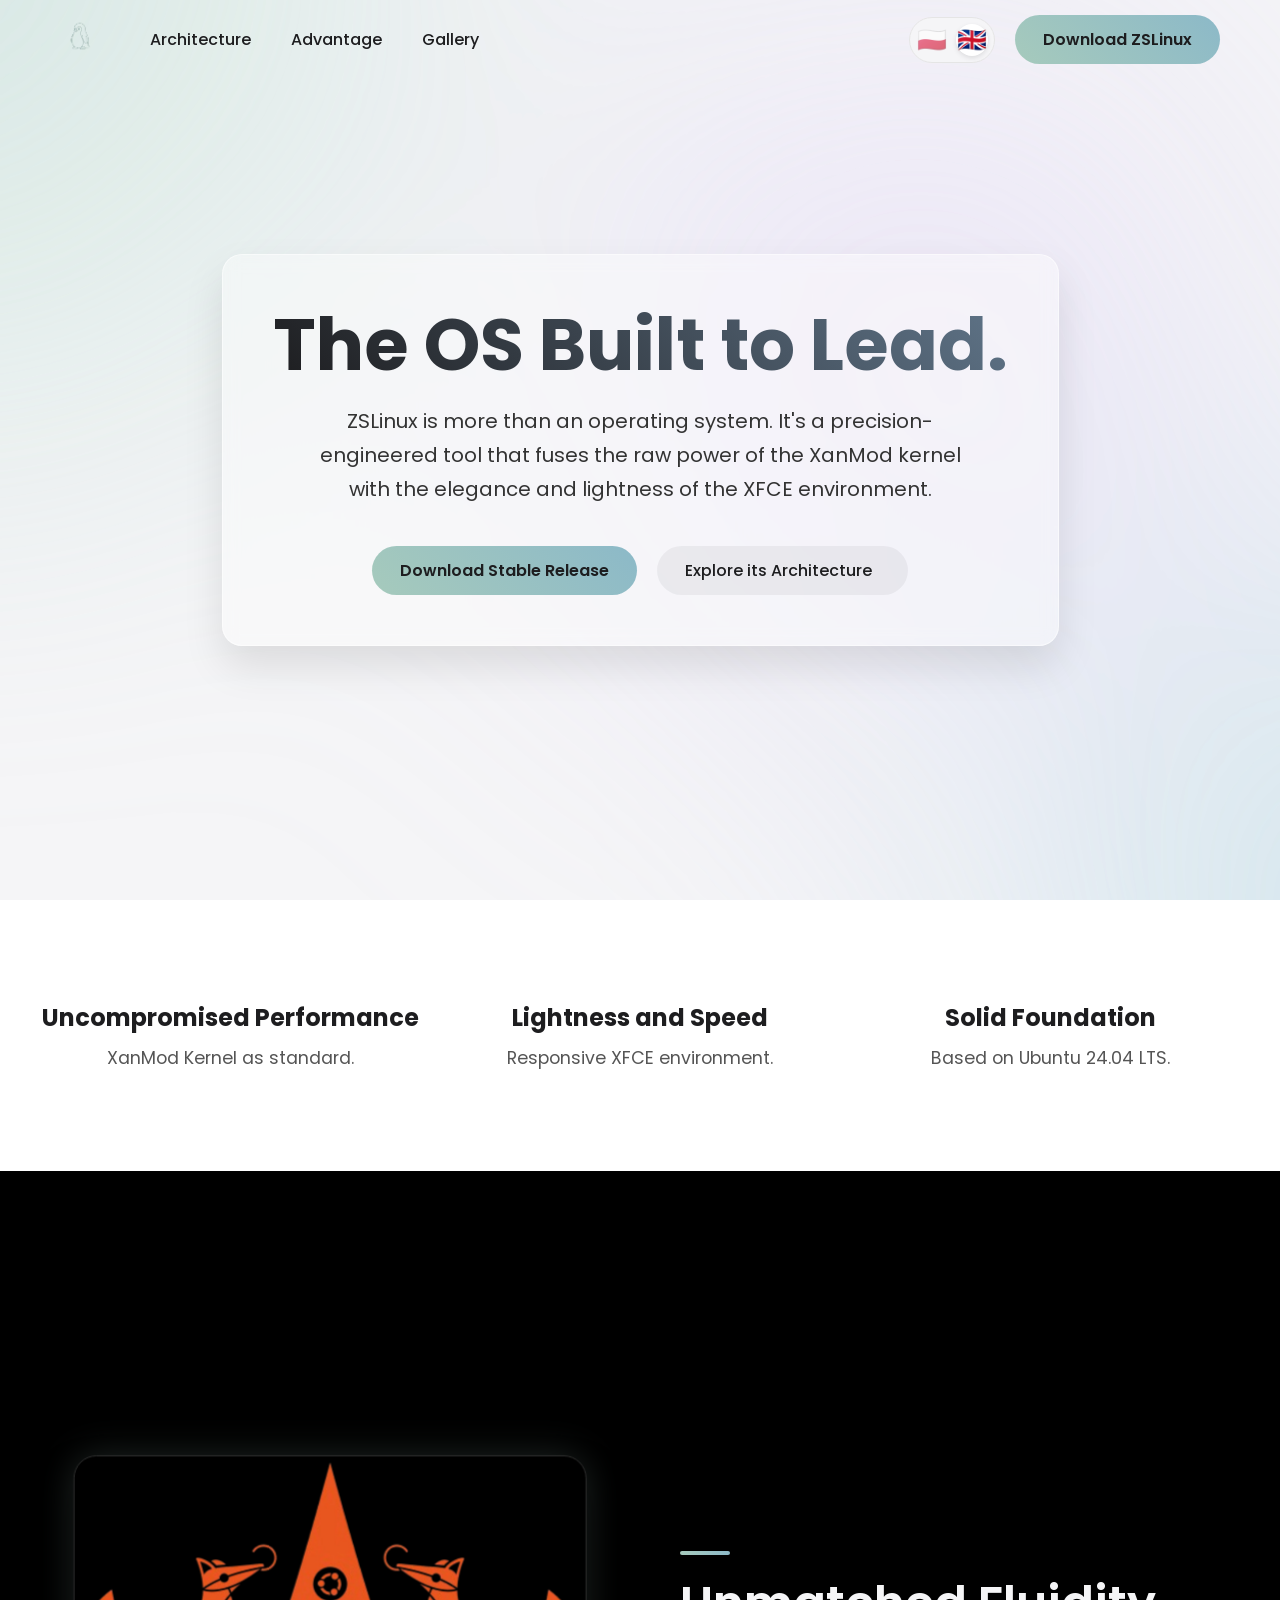
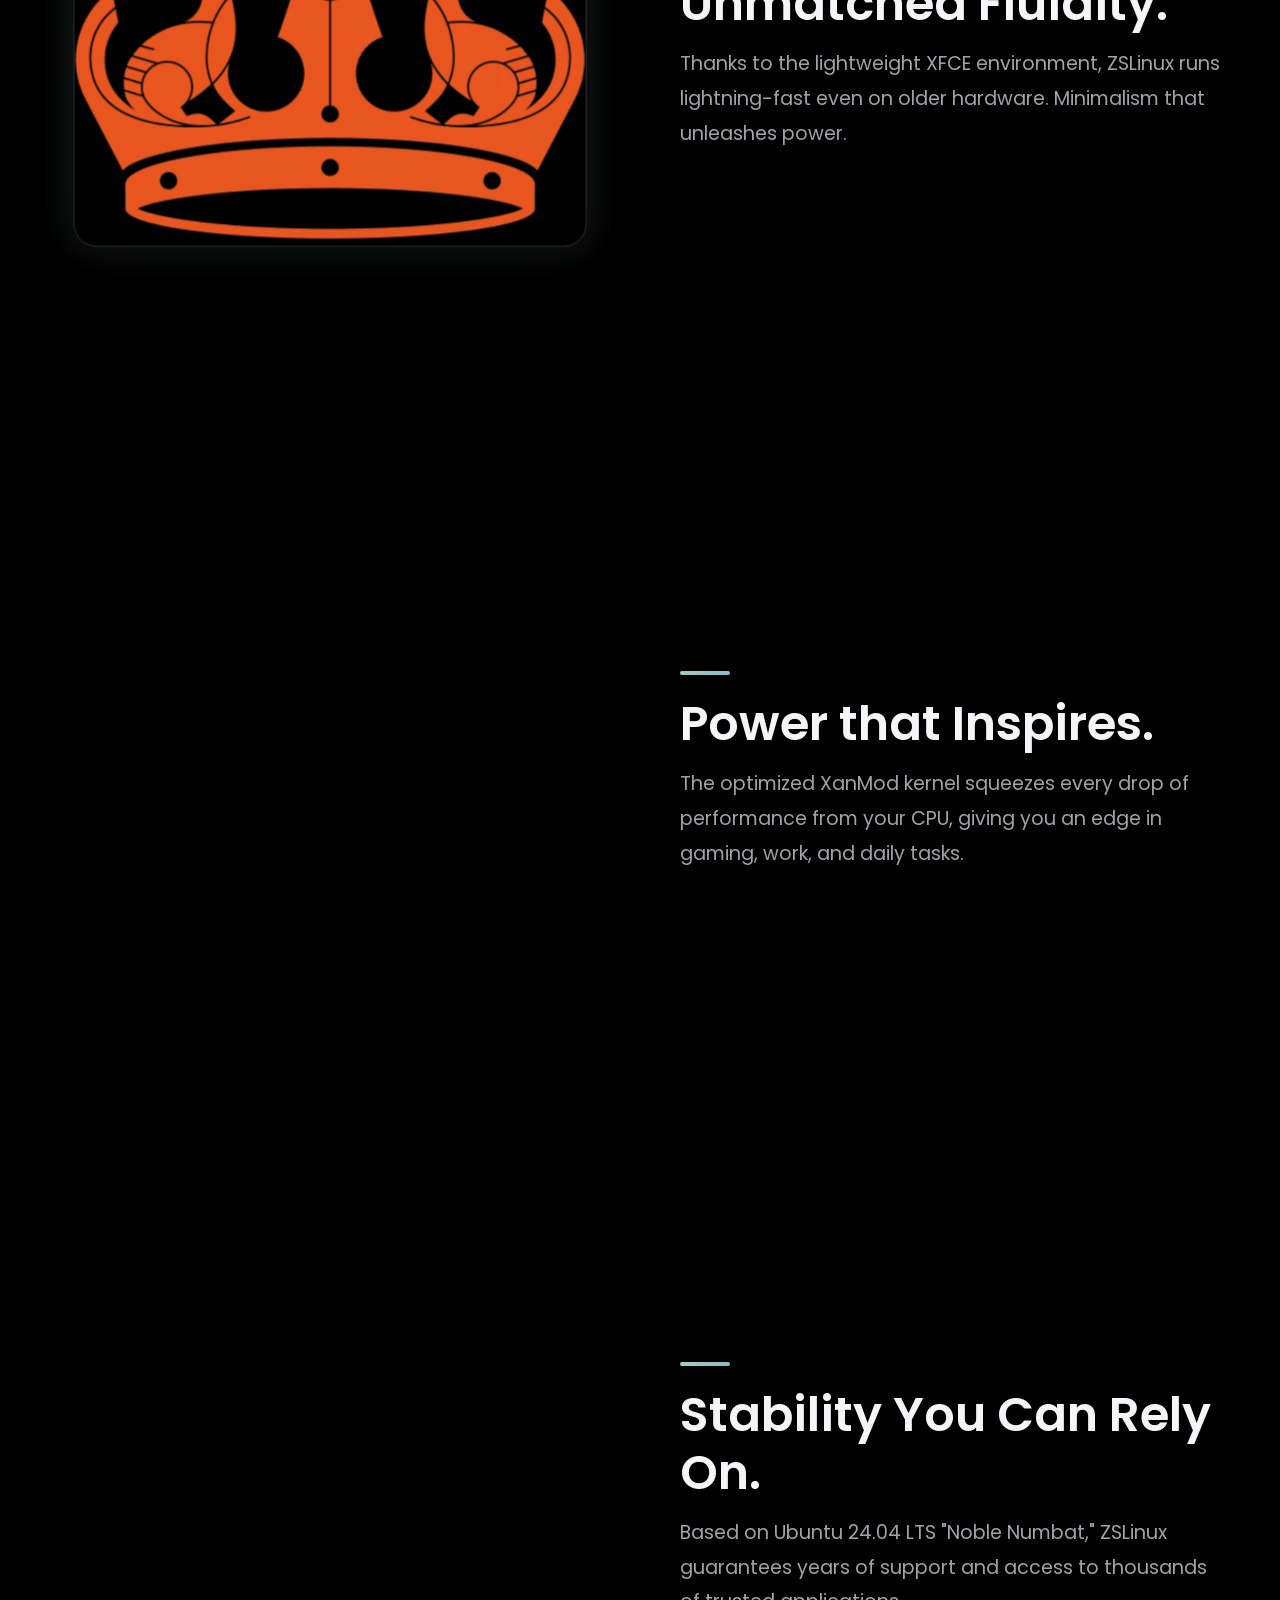
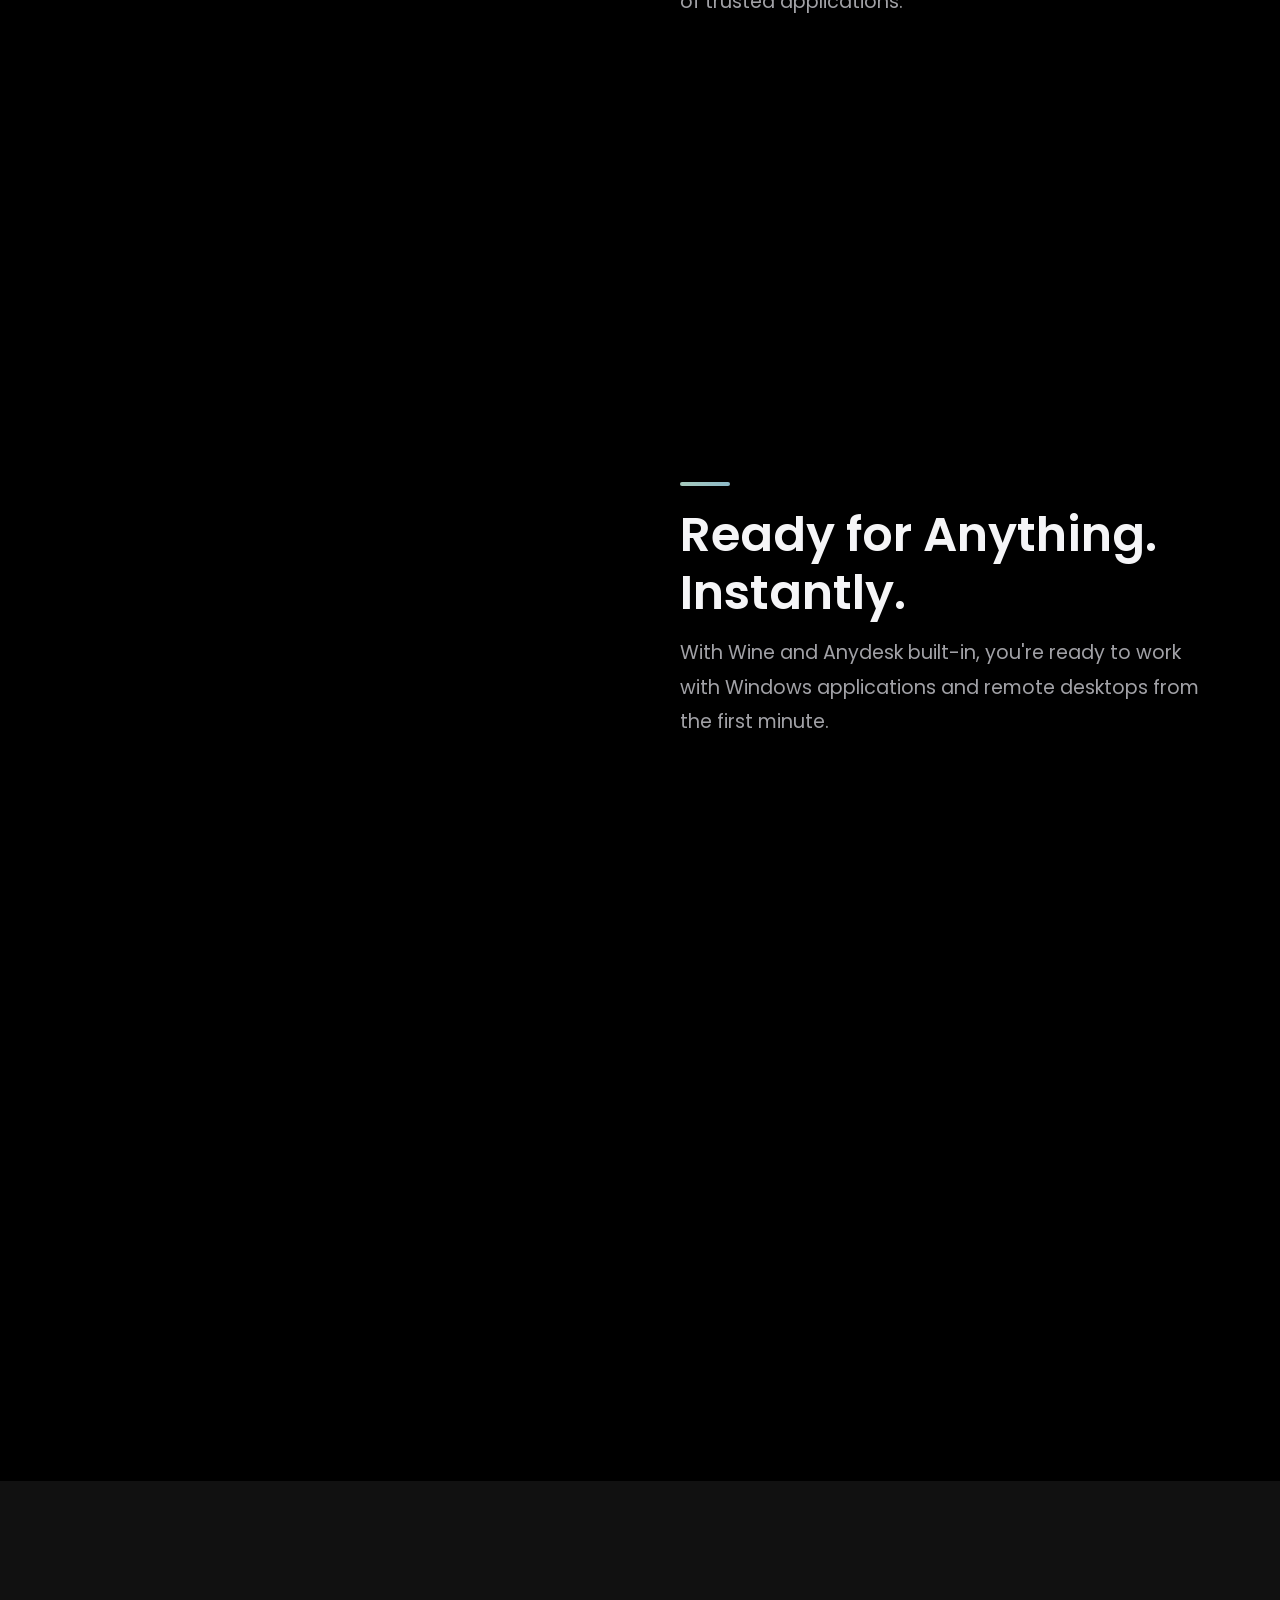
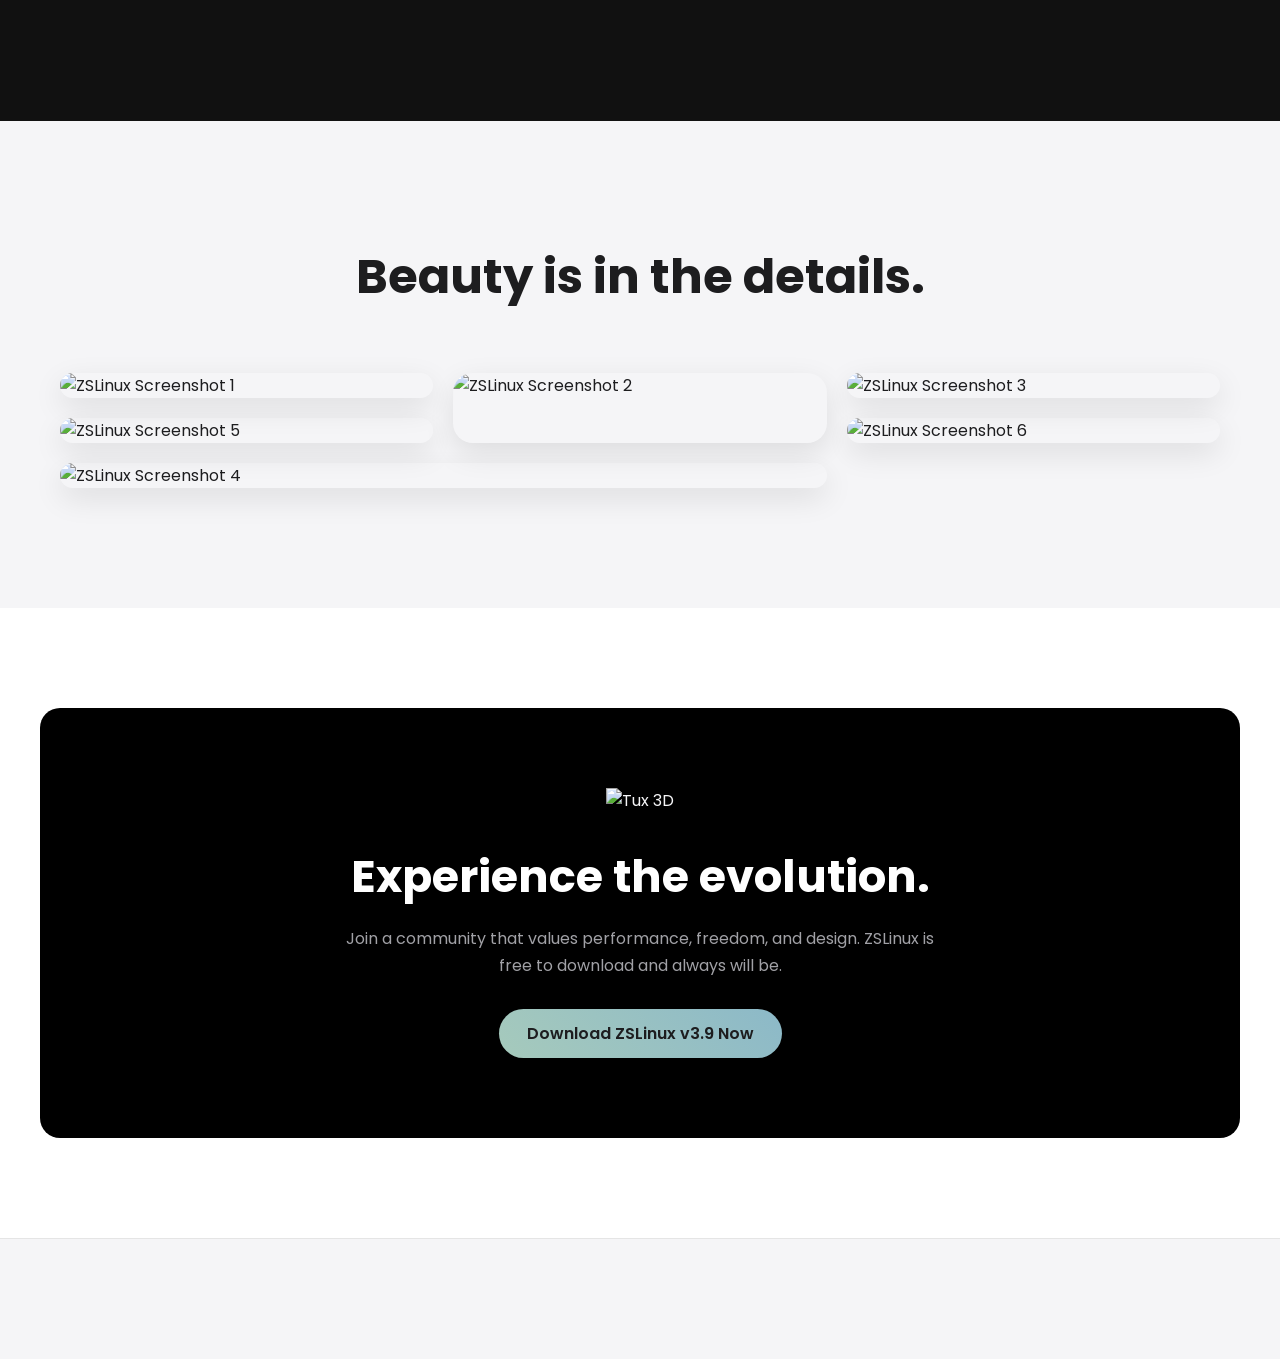
==== index.html @ d2c12695 "Pierwsza, flagowa wersja strony ZSLinux v1" ====
<!DOCTYPE html>
<html lang="en">
<head>
    <meta charset="UTF-8">
    <meta name="viewport" content="width=device-width, initial-scale=1.0">
    <title>ZSLinux - The OS Built to Lead.</title>
    
    <link href="https://unpkg.com/aos@2.3.1/dist/aos.css" rel="stylesheet">
    <link rel="stylesheet" href="style.css">
    
    <link rel="preconnect" href="https://fonts.googleapis.com">
    <link rel="preconnect" href="https://fonts.gstatic.com" crossorigin>
    <link href="https://fonts.googleapis.com/css2?family=Poppins:wght@400;500;600;700&display=swap" rel="stylesheet">
    
    <script src="https://kit.fontawesome.com/a076d05399.js" crossorigin="anonymous"></script>
</head>
<body>

    <header id="main-header">
        <nav class="container">
            <a href="#" class="logo"><img src="logo.webp" alt="ZSLinux Logo"></a>
            <ul>
                <li><a href="#features">Architecture</a></li>
                <li><a href="#advantage">Advantage</a></li>
                <li><a href="#gallery">Gallery</a></li>
            </ul>

            <div class="nav-controls">
                <div class="language-switcher">
                    <a href="index_pl.html" class="lang-option">🇵🇱</a>
                    <a href="index_en.html" class="lang-option active">🇬🇧</a>
                </div>
                <a href="https://mega.nz/TWOJ-LINK-DO-PLIKU" target="_blank" class="cta-button">Download ZSLinux</a>
            </div>
        </nav>
    </header>

    <main>
         <section id="hero">
            <div class="aurora-background">
                <div class="aurora-shape shape1"></div>
                <div class="aurora-shape shape2"></div>
                <div class="aurora-shape shape3"></div>
            </div>
            <div class="hero-content-wrapper">
                <div class="hero-content" data-aos="fade-in">
                    <h1 class="gradient-text">The OS Built to Lead.</h1>
                    <p>ZSLinux is more than an operating system. It's a precision-engineered tool that fuses the raw power of the XanMod kernel with the elegance and lightness of the XFCE environment.</p>
                    <div class="hero-buttons">
                        <a href="https://mega.nz/TWOJ-LINK-DO-PLIKU" target="_blank" class="cta-button">Download Stable Release</a>
                        <a href="#features" class="cta-button-secondary">Explore its Architecture <i class="fas fa-arrow-down"></i></a>
                    </div>
                </div>
            </div>
        </section>

        <section id="pillars" class="container">
            <div class="pillar-card" data-aos="fade-up">
                <i class="fas fa-rocket"></i>
                <h4>Uncompromised Performance</h4>
                <p>XanMod Kernel as standard.</p>
            </div>
            <div class="pillar-card" data-aos="fade-up" data-aos-delay="150">
                <i class="fas fa-feather-alt"></i>
                <h4>Lightness and Speed</h4>
                <p>Responsive XFCE environment.</p>
            </div>
            <div class="pillar-card" data-aos="fade-up" data-aos-delay="300">
                <i class="fab fa-ubuntu"></i>
                <h4>Solid Foundation</h4>
                <p>Based on Ubuntu 24.04 LTS.</p>
            </div>
        </section>

        <section id="features">
            <div class="features-wrapper container">
                <div class="features-sticky-visual">
                     <div class="image-container">
                        <img src="showcase/desktop.webp" alt="ZSLinux System Interface" id="sticky-image">
                    </div>
                </div>
                <div class="features-scroll-content">
                    <div class="feature-point" data-image="showcase/desktop.webp">
                        <h3>Unmatched Fluidity.</h3>
                        <p>Thanks to the lightweight XFCE environment, ZSLinux runs lightning-fast even on older hardware. Minimalism that unleashes power.</p>
                    </div>
                    <div class="feature-point" data-image="showcase/kernel.webp">
                        <h3>Power that Inspires.</h3>
                        <p>The optimized XanMod kernel squeezes every drop of performance from your CPU, giving you an edge in gaming, work, and daily tasks.</p>
                    </div>
                    <div class="feature-point" data-image="showcase/base.webp">
                        <h3>Stability You Can Rely On.</h3>
                        <p>Based on Ubuntu 24.04 LTS "Noble Numbat," ZSLinux guarantees years of support and access to thousands of trusted applications.</p>
                    </div>
                    <div class="feature-point" data-image="showcase/apps.webp">
                        <h3>Ready for Anything. Instantly.</h3>
                        <p>With Wine and Anydesk built-in, you're ready to work with Windows applications and remote desktops from the first minute.</p>
                    </div>
                </div>
            </div>
        </section>

        <section id="advantage">
            <!-- ... treść bez zmian ... -->
        </section>

        <section id="gallery">
            <div class="container">
                <h2 class="section-title-dark" data-aos="fade-up">Beauty is in the details.</h2>
                <div class="gallery-grid" data-aos="fade-up" data-aos-delay="200">
                    <div class="gallery-item" data-gallery-item><img src="gallery/1.webp" alt="ZSLinux Screenshot 1"></div>
                    <div class="gallery-item tall" data-gallery-item><img src="gallery/2.webp" alt="ZSLinux Screenshot 2"></div>
                    <div class="gallery-item" data-gallery-item><img src="gallery/3.webp" alt="ZSLinux Screenshot 3"></div>
                    <div class="gallery-item wide" data-gallery-item><img src="gallery/4.webp" alt="ZSLinux Screenshot 4"></div>
                    <div class="gallery-item" data-gallery-item><img src="gallery/5.webp" alt="ZSLinux Screenshot 5"></div>
                    <div class="gallery-item" data-gallery-item><img src="gallery/6.webp" alt="ZSLinux Screenshot 6"></div>
                </div>
            </div>
        </section>
        
        <section id="cta" class="container">
            <div class="cta-content" data-aos="zoom-in">
                <img src="tux-3d-placeholder.webp" alt="Tux 3D" class="cta-image">
                <h2>Experience the evolution.</h2>
                <p>Join a community that values performance, freedom, and design. ZSLinux is free to download and always will be.</p>
                <a href="https://mega.nz/TWOJ-LINK-DO-PLIKU" target="_blank" class="cta-button">Download ZSLinux v3.9 Now</a>
            </div>
        </section>
    </main>

    <footer id="main-footer">
        <!-- ... treść bez zmian ... -->
    </footer>

    <div id="lightbox" class="lightbox">
        <!-- ... treść bez zmian ... -->
    </div>

    <script src="https://unpkg.com/aos@2.3.1/dist/aos.js"></script>
    <script src="script.js"></script>
</body>
</html>
---- style.css ----
/* --- Zmienne i Globalne Style --- */
:root {
    --primary-color: #a6cabc;
    --secondary-accent-color: #8cb9c8;
    --dark-bg: #000000; 
    --light-bg: #FFFFFF;
    --secondary-light-bg: #f5f5f7;
    --dark-text: #1d1d1f;
    --light-text: #f5f5f7;
    --light-text-secondary: #a1a1a6;
    --border-color: #e5e5e5;
}

* { 
    box-sizing: border-box; 
    margin: 0; 
    padding: 0; 
}

html { 
    scroll-behavior: smooth; 
}

body { 
    font-family: 'Poppins', sans-serif; 
    color: var(--dark-text); 
    background-color: var(--light-bg); 
    -webkit-font-smoothing: antialiased; 
}

.container { 
    max-width: 1200px; 
    margin: 0 auto; 
    padding: 0 20px; 
}

/* --- Nagłówek --- */
#main-header { 
    position: fixed; 
    top: 0; 
    width: 100%; 
    z-index: 1000; 
    padding: 15px 0; 
    background: transparent; 
    transition: background-color 0.4s ease, backdrop-filter 0.4s ease, border-bottom 0.4s ease; 
}

#main-header.scrolled { 
    background-color: rgba(255, 255, 255, 0.7); 
    backdrop-filter: blur(12px); 
    -webkit-backdrop-filter: blur(12px); 
    border-bottom: 1px solid var(--border-color); 
}

#main-header nav { 
    display: flex; 
    justify-content: space-between; 
    align-items: center; 
}

.logo img { 
    height: 40px; 
}

#main-header nav ul { 
    list-style: none; 
    display: flex; 
    gap: 40px; 
    margin-right: auto; 
    margin-left: 50px;
}

#main-header nav ul li a { 
    color: var(--dark-text); 
    font-weight: 500; 
    text-decoration: none; 
    transition: color 0.3s ease; 
}

#main-header nav ul li a:hover { 
    color: var(--primary-color); 
}

.nav-controls {
    display: flex;
    align-items: center;
    gap: 20px;
}

.language-switcher {
    display: flex;
    gap: 8px;
    background-color: var(--secondary-light-bg);
    padding: 6px;
    border-radius: 50px;
    border: 1px solid var(--border-color);
}

.lang-option {
    width: 32px;
    height: 32px;
    display: flex;
    align-items: center;
    justify-content: center;
    border-radius: 50%;
    text-decoration: none;
    font-size: 1.5rem;
    cursor: pointer;
    transition: all 0.3s ease;
    opacity: 0.6;
}

.lang-option.active {
    background-color: var(--light-bg);
    box-shadow: 0 2px 5px rgba(0,0,0,0.1);
    opacity: 1;
}

.lang-option:not(.active):hover {
    transform: scale(1.1);
    opacity: 1;
}

/* --- Przyciski --- */
.cta-button { 
    background-image: linear-gradient(45deg, var(--primary-color), var(--secondary-accent-color)); 
    color: var(--dark-text); 
    padding: 12px 28px; 
    border-radius: 50px; 
    font-weight: 600; 
    text-decoration: none; 
    transition: all 0.3s ease; 
    display: inline-block; 
    border: none; 
}

.cta-button:hover { 
    transform: translateY(-3px) scale(1.05); 
    box-shadow: 0 10px 20px rgba(166, 202, 188, 0.4), 0 0 25px rgba(140, 185, 200, 0.3); 
}

.cta-button-secondary { 
    background: rgba(0,0,0,0.05); 
    color: var(--dark-text); 
    padding: 12px 28px; 
    border-radius: 50px; 
    font-weight: 500; 
    text-decoration: none; 
    transition: background-color 0.3s ease; 
}

.cta-button-secondary:hover { 
    background-color: rgba(0,0,0,0.08); 
}

.cta-button-secondary i { 
    margin-left: 8px; 
    transition: transform 0.3s ease; 
}

.cta-button-secondary:hover i { 
    transform: translateY(3px); 
}

/* --- Sekcja Hero --- */
#hero { 
    min-height: 100vh; 
    display: flex; 
    align-items: center; 
    justify-content: center; 
    text-align: center; 
    position: relative; 
    overflow: hidden; 
    background-color: var(--secondary-light-bg); 
}

.aurora-background { 
    position: absolute; 
    top: 0; 
    left: 0; 
    right: 0; 
    bottom: 0; 
    filter: blur(120px) saturate(150%); 
    transform: scale(1.5); 
}

.aurora-shape { 
    position: absolute; 
    border-radius: 50%; 
    opacity: 0.3; 
    mix-blend-mode: screen; 
}

.aurora-shape.shape1 { 
    width: 600px; 
    height: 600px; 
    background-color: var(--primary-color); 
    top: -20%; 
    left: -10%; 
    animation: aurora-move 20s infinite alternate ease-in-out; 
}

.aurora-shape.shape2 { 
    width: 500px; 
    height: 500px; 
    background-color: var(--secondary-accent-color); 
    bottom: -15%; 
    right: -10%; 
    animation: aurora-move 25s infinite alternate ease-in-out reverse; 
}

.aurora-shape.shape3 { 
    width: 400px; 
    height: 400px; 
    background-color: #c9bde4; 
    top: 20%; 
    right: 20%; 
    animation: aurora-move 18s infinite alternate ease-in-out; 
}

@keyframes aurora-move { 
    from { transform: translate(0, 0) rotate(0deg); } 
    to { transform: translate(100px, 50px) rotate(45deg); } 
}

.hero-content-wrapper { 
    perspective: 1000px; 
}

.hero-content { 
    position: relative; 
    z-index: 2; 
    transition: transform 0.1s ease-out; 
    background: rgba(255,255,255,0.4); 
    padding: 50px; 
    border-radius: 20px; 
    backdrop-filter: blur(8px); 
    border: 1px solid rgba(255,255,255,0.5); 
    box-shadow: 0 20px 40px rgba(0,0,0,0.1); 
}

.hero-content h1 { 
    font-size: 4.5rem; 
    font-weight: 700; 
    margin-bottom: 20px; 
    line-height: 1.1; 
}

.gradient-text { 
    background-image: linear-gradient(45deg, var(--dark-text), #5f7488); 
    -webkit-background-clip: text; 
    background-clip: text; 
    color: transparent; 
}

.hero-content p { 
    font-size: 1.25rem; 
    max-width: 650px; 
    margin: 0 auto 40px; 
    color: #333; 
    line-height: 1.7; 
}

.hero-buttons { 
    display: flex; 
    justify-content: center; 
    gap: 20px; 
    flex-wrap: wrap; 
}

/* --- Filary ZSLinux --- */
#pillars { 
    display: grid; 
    grid-template-columns: repeat(3, 1fr); 
    gap: 30px; 
    padding: 100px 0; 
}

.pillar-card { 
    text-align: center; 
}

.pillar-card i { 
    font-size: 3rem; 
    color: var(--primary-color); 
    margin-bottom: 20px; 
}

.pillar-card h4 { 
    font-size: 1.5rem; 
    margin-bottom: 10px; 
}

.pillar-card p { 
    font-size: 1.1rem; 
    color: #555; 
}

/* --- Sekcja Features (Scrollytelling) --- */
#features { 
    padding-top: 120px;
    padding-bottom: 60px;
    background-color: var(--dark-bg); 
    color: var(--light-text); 
}

.features-wrapper { 
    display: grid; 
    grid-template-columns: 1fr 1fr; 
    gap: 80px; 
    align-items: flex-start; 
}

.features-sticky-visual { 
    position: sticky; 
    top: 120px; 
    height: 80vh; 
    perspective: 1500px;
}

.image-container {
    width: 100%;
    height: 100%;
    position: relative;
}

#sticky-image { 
    width: 100%; 
    height: auto; 
    max-height: 100%;
    object-fit: contain;
    position: absolute;
    top: 50%;
    left: 50%;
    border-radius: 24px; 
    box-shadow: 0 25px 50px -12px rgba(0,0,0,0.5), 0 0 40px rgba(166, 202, 188, 0.2); 
    border: 1px solid #333; 
    transition: opacity 0.6s ease, transform 0.6s ease; 
    transform: translate(-50%, -50%) scale(0.95) rotateY(0deg);
}

.features-scroll-content { 
    padding-bottom: 50vh; 
}

.feature-point { 
    min-height: 80vh; 
    display: flex; 
    flex-direction: column; 
    justify-content: center; 
    /* Przejścia są teraz obsługiwane przez JS */
}

.feature-point h3 { 
    font-size: 3rem; 
    font-weight: 600; 
    color: var(--light-text); 
    line-height: 1.2; 
    margin-bottom: 15px; 
}

.feature-point h3::before { 
    content: ''; 
    display: block; 
    width: 50px; 
    height: 4px; 
    background: linear-gradient(90deg, var(--primary-color), var(--secondary-accent-color)); 
    margin-bottom: 20px; 
    border-radius: 2px;
}

.feature-point p { 
    font-size: 1.2rem; 
    color: var(--light-text-secondary); 
    line-height: 1.8; 
}

/* --- Sekcja Przewaga --- */
#advantage { 
    padding: 120px 0; 
    background-color: #111; 
    color: var(--light-text); 
}

.section-title { 
    text-align: center; 
    font-size: 3rem; 
    margin-bottom: 20px; 
}

.section-subtitle { 
    text-align: center; 
    font-size: 1.2rem; 
    max-width: 600px; 
    margin: 0 auto 60px; 
    color: var(--light-text-secondary); 
}

.comparison-table { 
    background: #161b22; 
    border: 1px solid #30363d; 
    border-radius: 15px; 
    overflow: hidden; 
}

.table-header, .table-row { 
    display: grid; 
    grid-template-columns: 2fr 1fr 1fr 1fr; 
    padding: 20px; 
    align-items: center; 
    text-align: center; 
}

.table-header { 
    background: #1f242c; 
    font-weight: 600; 
    font-size: 1.1rem; 
}

.table-row { 
    border-top: 1px solid #30363d; 
}

.feature-name { 
    text-align: left; 
    font-weight: 500; 
}

.check { color: #23d183; }
.neutral { color: #666; }
.cross { color: #ff6b6b; }

.table-row i { 
    margin-right: 8px; 
}

/* --- Sekcja Galeria --- */
#gallery { 
    padding: 120px 0; 
    background-color: var(--secondary-light-bg); 
}

.section-title-dark { 
    text-align: center; 
    font-size: 3rem; 
    margin-bottom: 60px; 
    color: var(--dark-text); 
}

.gallery-grid { 
    display: grid; 
    grid-template-columns: repeat(3, 1fr); 
    gap: 20px; 
    grid-auto-flow: dense; 
}

.gallery-item { 
    border-radius: 20px; 
    overflow: hidden; 
    box-shadow: 0 10px 30px rgba(0,0,0,0.1); 
    cursor: pointer; 
    transition: transform 0.3s ease, box-shadow 0.3s ease; 
}

.gallery-item:hover { 
    transform: scale(1.03); 
    box-shadow: 0 15px 40px rgba(0,0,0,0.15); 
}

.gallery-item img { 
    width: 100%; 
    height: 100%; 
    object-fit: cover; 
    display: block; 
}

.gallery-item.tall { 
    grid-row: span 2; 
}

.gallery-item.wide { 
    grid-column: span 2; 
}

/* --- Sekcja CTA --- */
#cta { 
    padding: 100px 0; 
}

.cta-content { 
    position: relative; 
    text-align: center; 
    padding: 80px 40px; 
    border-radius: 20px; 
    background-color: var(--dark-bg); 
    color: var(--light-text); 
    overflow: hidden; 
}

.cta-content .cta-image { 
    max-width: 150px; 
    margin-bottom: 30px; 
}

.cta-content h2 { 
    font-size: 2.8rem; 
    margin-bottom: 15px; 
    color: var(--light-bg); 
}

.cta-content p { 
    max-width: 600px; 
    margin: 0 auto 30px; 
    line-height: 1.7; 
    color: var(--light-text-secondary);
}

/* --- Stopka --- */
#main-footer { 
    background: var(--secondary-light-bg); 
    color: #555; 
    padding: 60px 0; 
    border-top: 1px solid var(--border-color); 
}

.footer-grid { 
    display: grid; 
    grid-template-columns: 2fr 1fr 1fr 1fr; 
    gap: 40px; 
}

.footer-col .logo img { 
    height: 35px; 
    margin-bottom: 15px; 
}

.footer-col h4 { 
    color: var(--dark-text); 
    margin-bottom: 20px; 
    font-size: 1.1rem; 
}

.footer-col ul { 
    list-style: none; 
}

.footer-col ul li { 
    margin-bottom: 10px; 
}

.footer-col ul li a { 
    color: #555; 
    text-decoration: none; 
    transition: color 0.3s; 
}

.footer-col ul li a:hover { 
    color: var(--primary-color); 
}

.social-links a { 
    display: inline-block; 
    color: #555; 
    font-size: 1.5rem; 
    margin-right: 15px; 
    transition: color 0.3s, transform 0.3s; 
}

.social-links a:hover { 
    color: var(--dark-text); 
    transform: translateY(-3px); 
}

.footer-bottom { 
    border-top: 1px solid var(--border-color); 
    padding-top: 20px; 
    margin-top: 40px; 
    text-align: center; 
    font-size: 0.9rem; 
}

/* --- Lightbox --- */
.lightbox { 
    display: none; 
    position: fixed; 
    z-index: 2000; 
    padding-top: 60px; 
    left: 0; 
    top: 0; 
    width: 100%; 
    height: 100%; 
    overflow: auto; 
    background-color: rgba(0,0,0,0.95); 
}

.lightbox-content { 
    margin: auto; 
    display: block; 
    max-width: 85%; 
    max-height: 85vh; 
    animation: lightbox-zoom 0.4s ease;
}

@keyframes lightbox-zoom {
    from { transform: scale(0.9); opacity: 0; }
    to { transform: scale(1); opacity: 1; }
}

.lightbox-close { 
    position: absolute; 
    top: 15px; 
    right: 35px; 
    color: #f1f1f1; 
    font-size: 40px; 
    font-weight: bold; 
    transition: 0.3s; 
}

.lightbox-close:hover, .lightbox-close:focus { 
    color: #bbb; 
    text-decoration: none; 
    cursor: pointer; 
}

.lightbox-prev, .lightbox-next { 
    cursor: pointer; 
    position: absolute; 
    top: 50%; 
    width: auto; 
    padding: 16px; 
    margin-top: -22px; 
    color: white; 
    font-weight: bold; 
    font-size: 20px; 
    transition: 0.3s; 
    border-radius: 0 3px 3px 0; 
    user-select: none; 
}

.lightbox-next { 
    right: 0; 
    border-radius: 3px 0 0 3px; 
}

.lightbox-prev:hover, .lightbox-next:hover { 
    background-color: rgba(255,255,255,0.1); 
}

/* --- Responsywność --- */
@media (max-width: 992px) {
    .features-wrapper { 
        grid-template-columns: 1fr; 
    }
    .features-sticky-visual { 
        position: static; 
        margin-bottom: 60px; 
        height: auto; 
    }
    .features-scroll-content { 
        padding: 0; 
    }
    .feature-point { 
        min-height: auto; 
        margin-bottom: 60px; 
    }
    .gallery-grid, #personas .personas-grid { 
        grid-template-columns: 1fr 1fr; 
    }
    .footer-grid { 
        grid-template-columns: 1fr 1fr; 
    }
    .comparison-table { 
        font-size: 0.9rem; 
    }
}

@media (max-width: 768px) {
    #main-header nav ul, .nav-controls .cta-button { 
        display: none; 
    }
    .hero-content h1 { 
        font-size: 3rem; 
    }
    #pillars, #personas .personas-grid, #testimonials .testimonials-grid { 
        grid-template-columns: 1fr; 
    }
    #pillars { 
        gap: 60px; 
    }
    .gallery-grid { 
        grid-template-columns: 1fr; 
    }
    .gallery-item.tall, .gallery-item.wide { 
        grid-row: span 1; 
        grid-column: span 1; 
    }
    .table-header { 
        display: none; 
    }
    .table-row { 
        grid-template-columns: 1fr; 
        text-align: left; 
        padding: 15px; 
    }
    .table-row div:first-child {
        font-weight: bold;
        margin-bottom: 15px;
    }
    .table-row div {
        padding: 8px 0;
    }
}
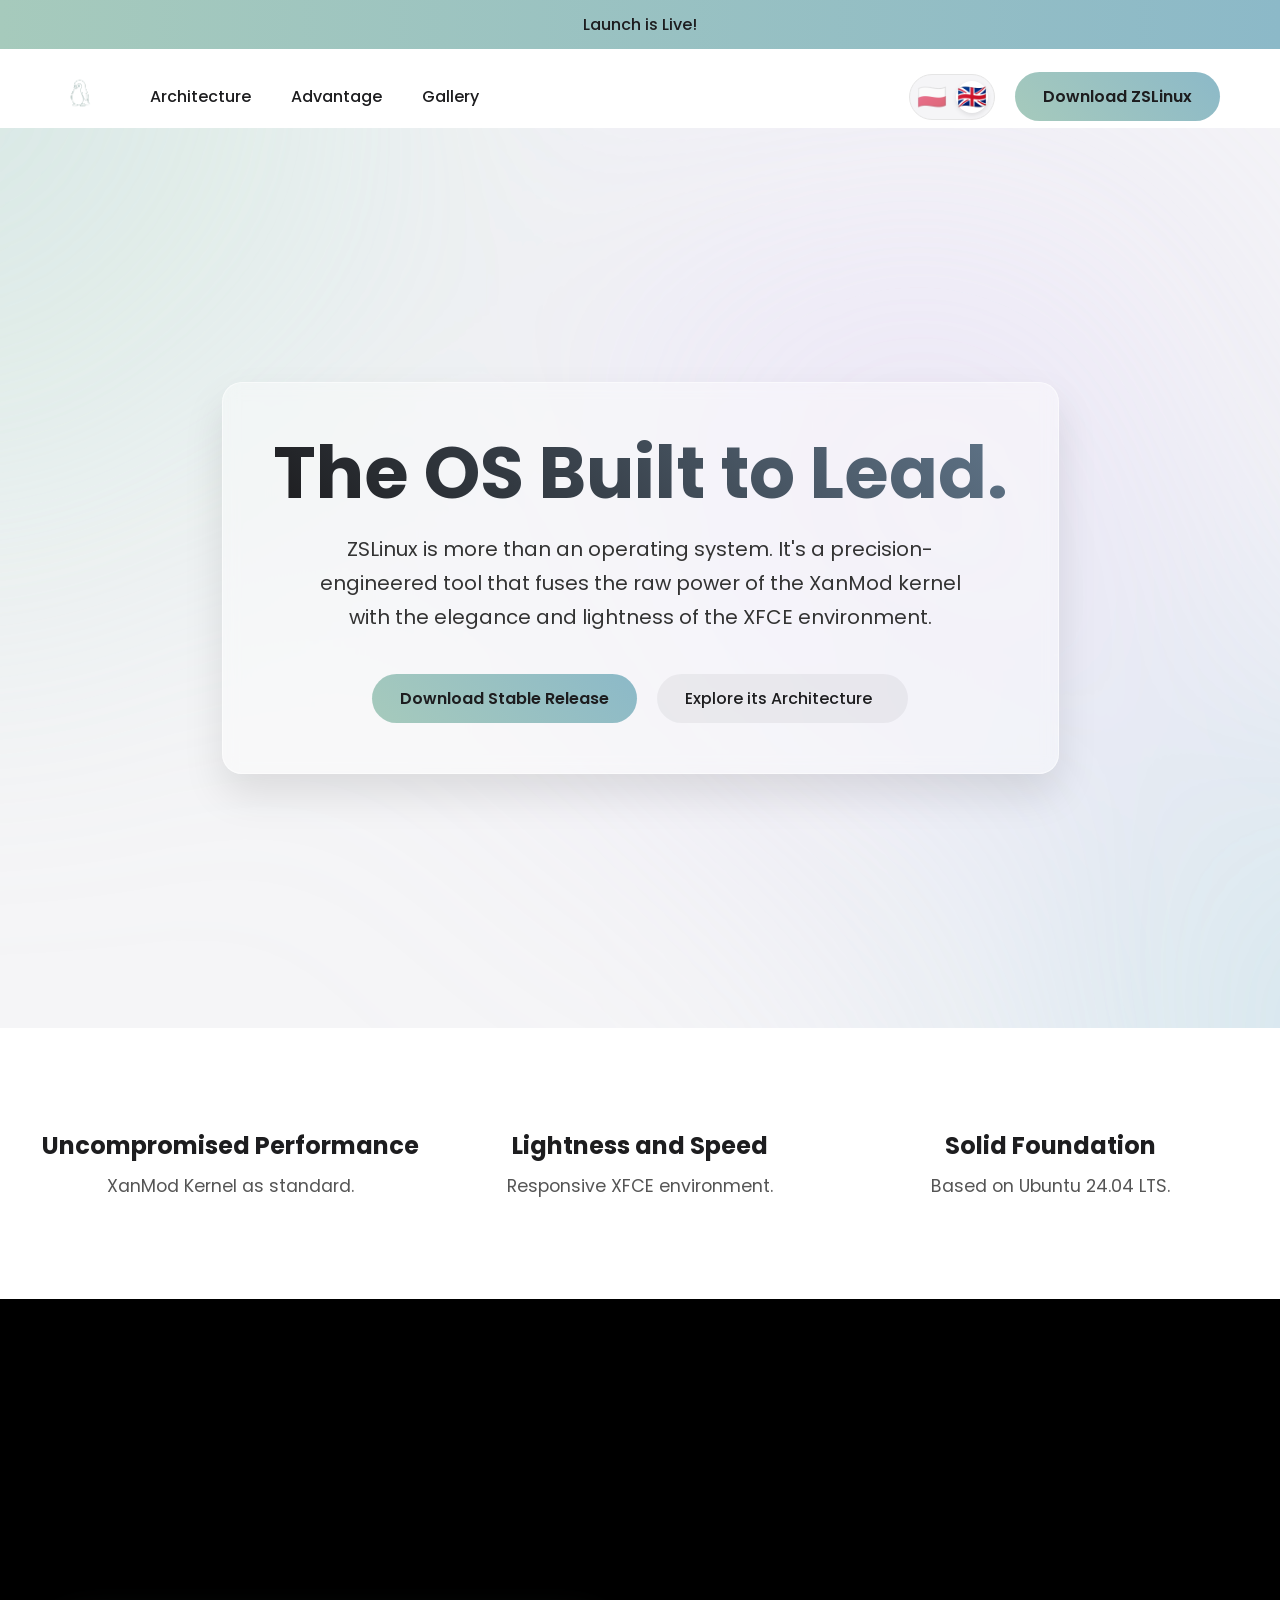
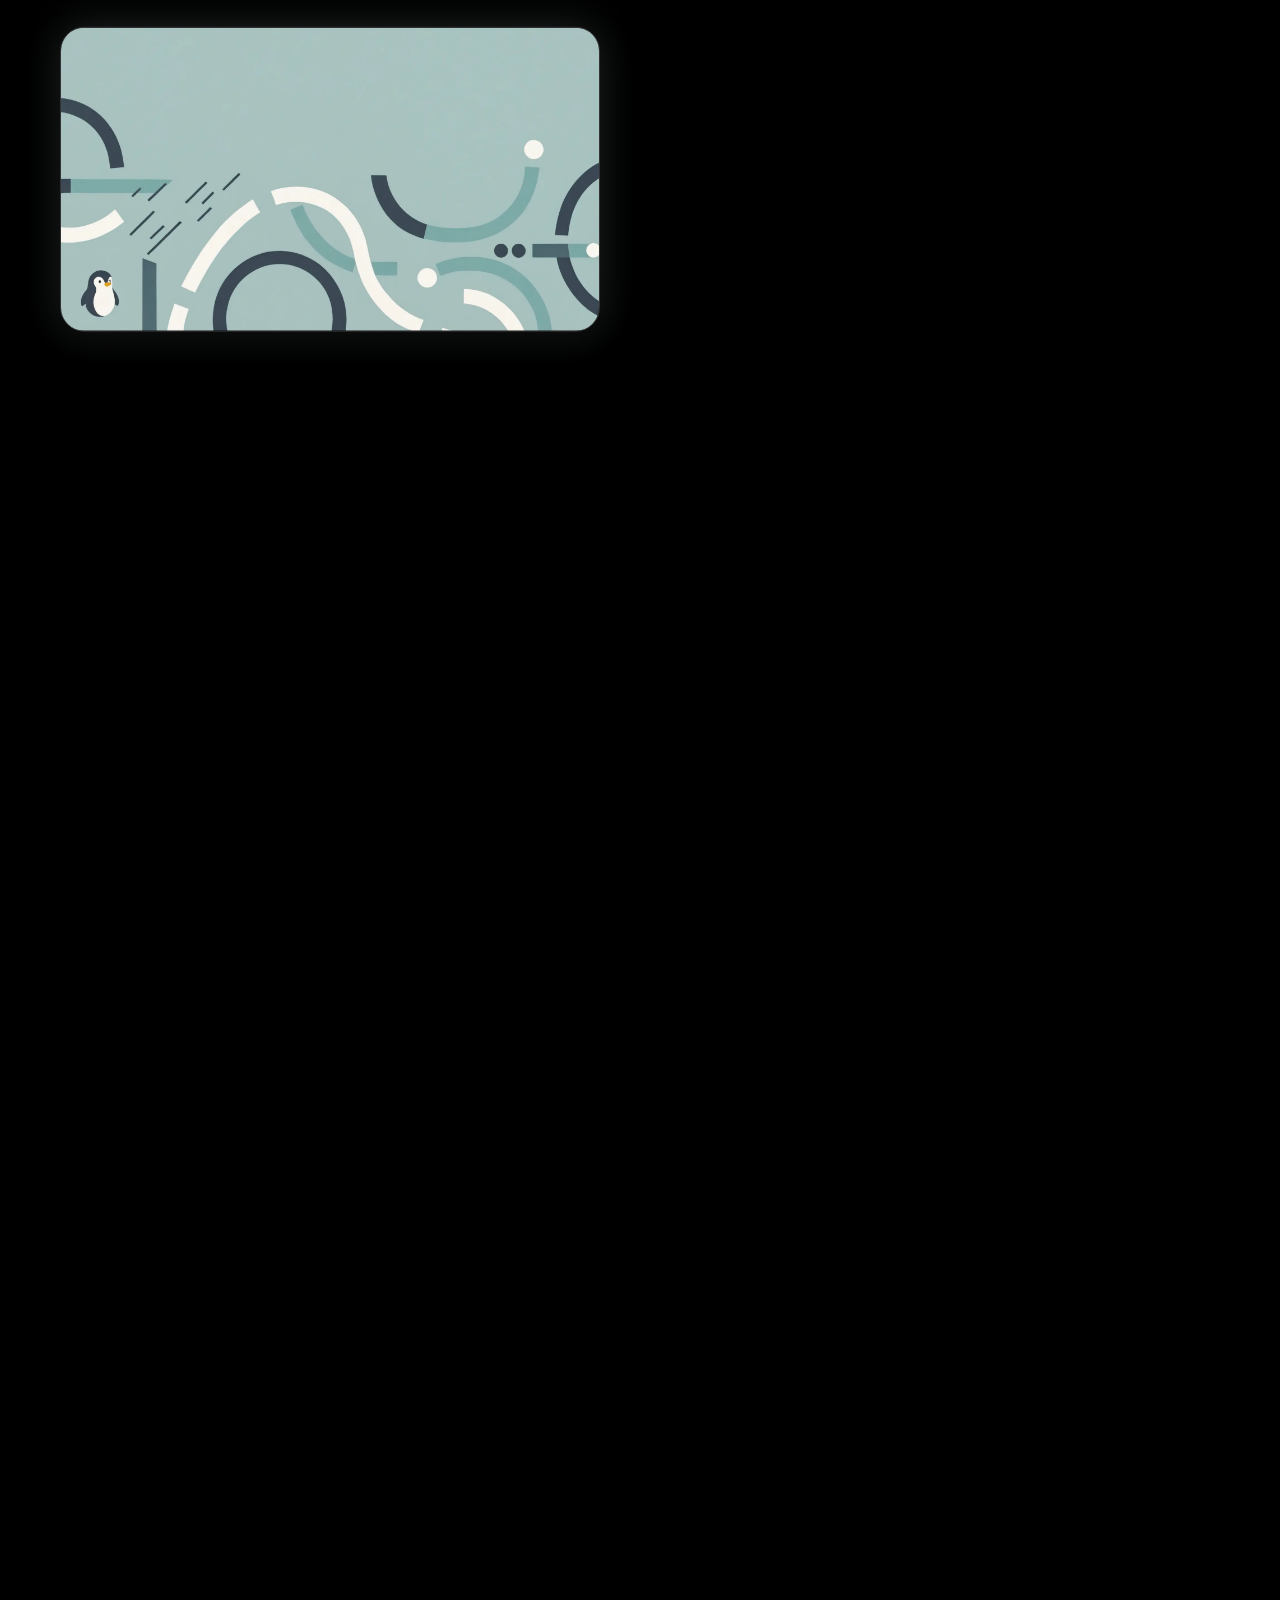
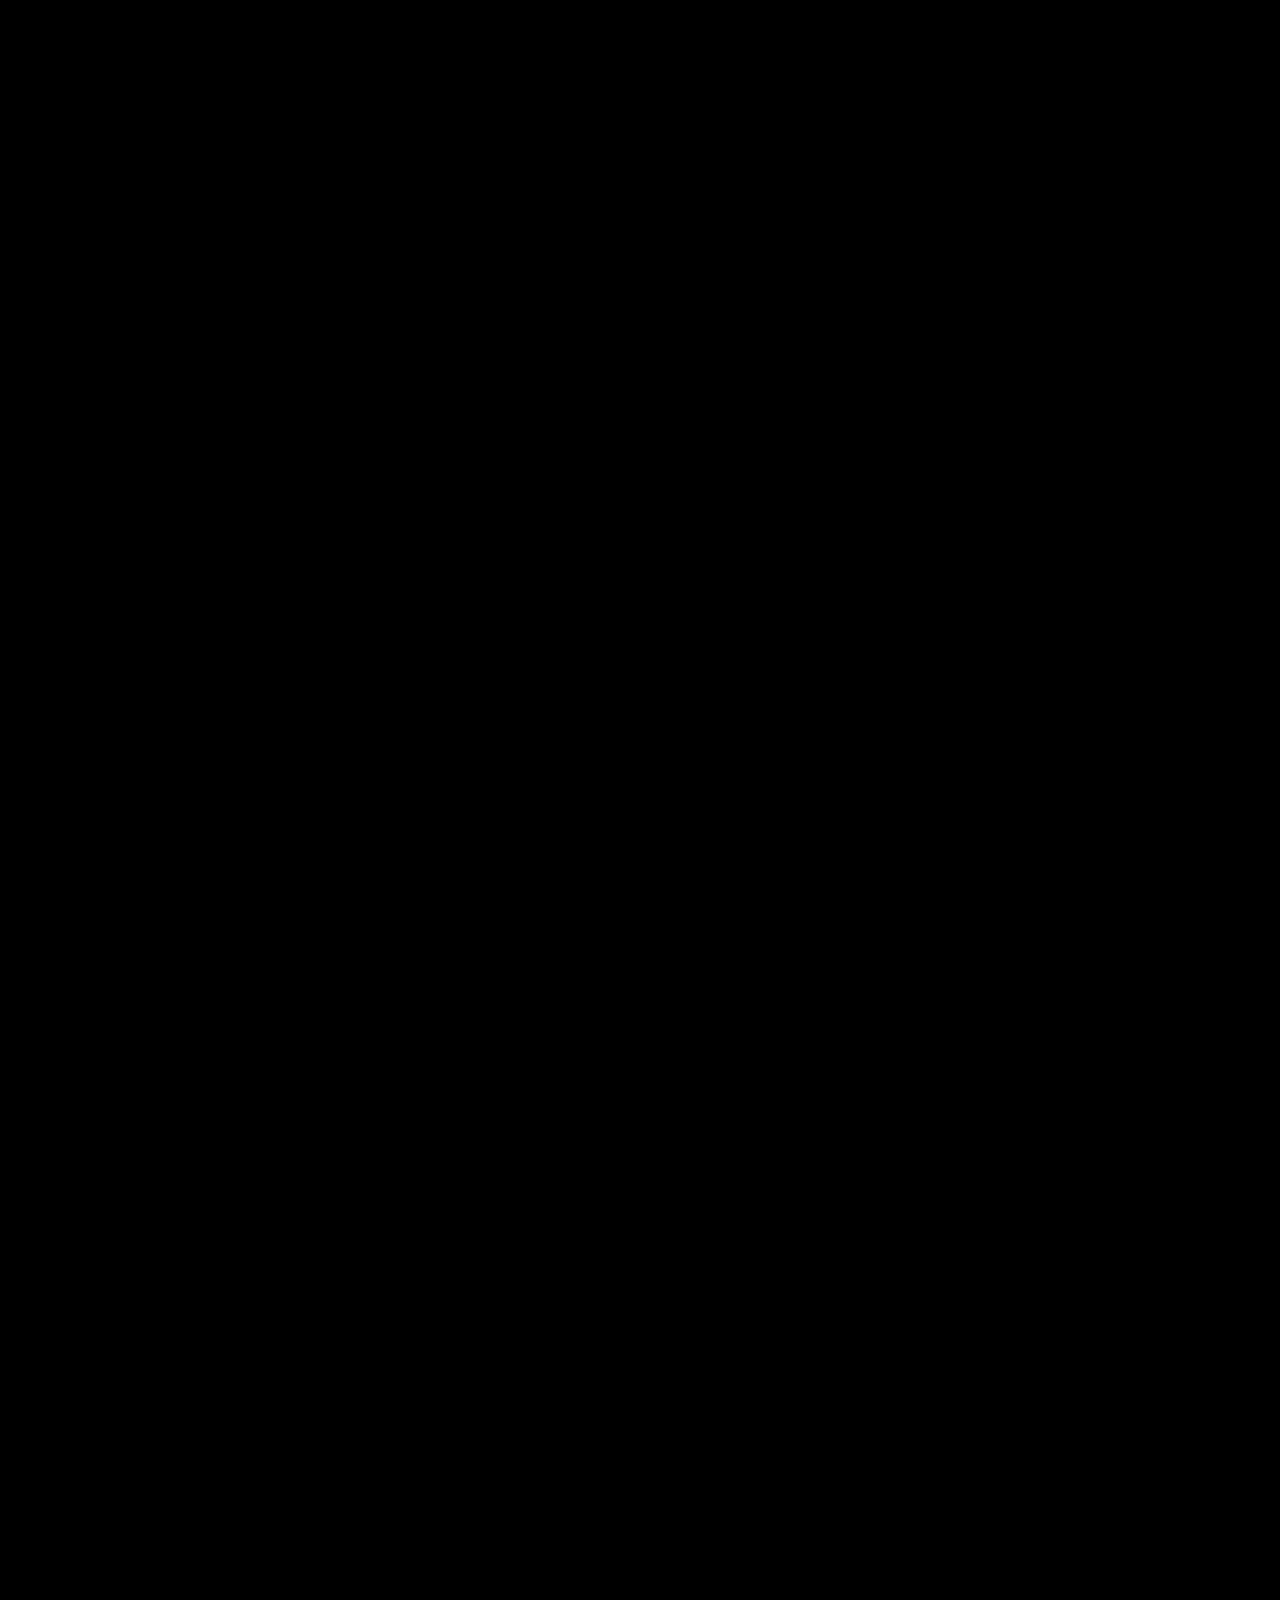
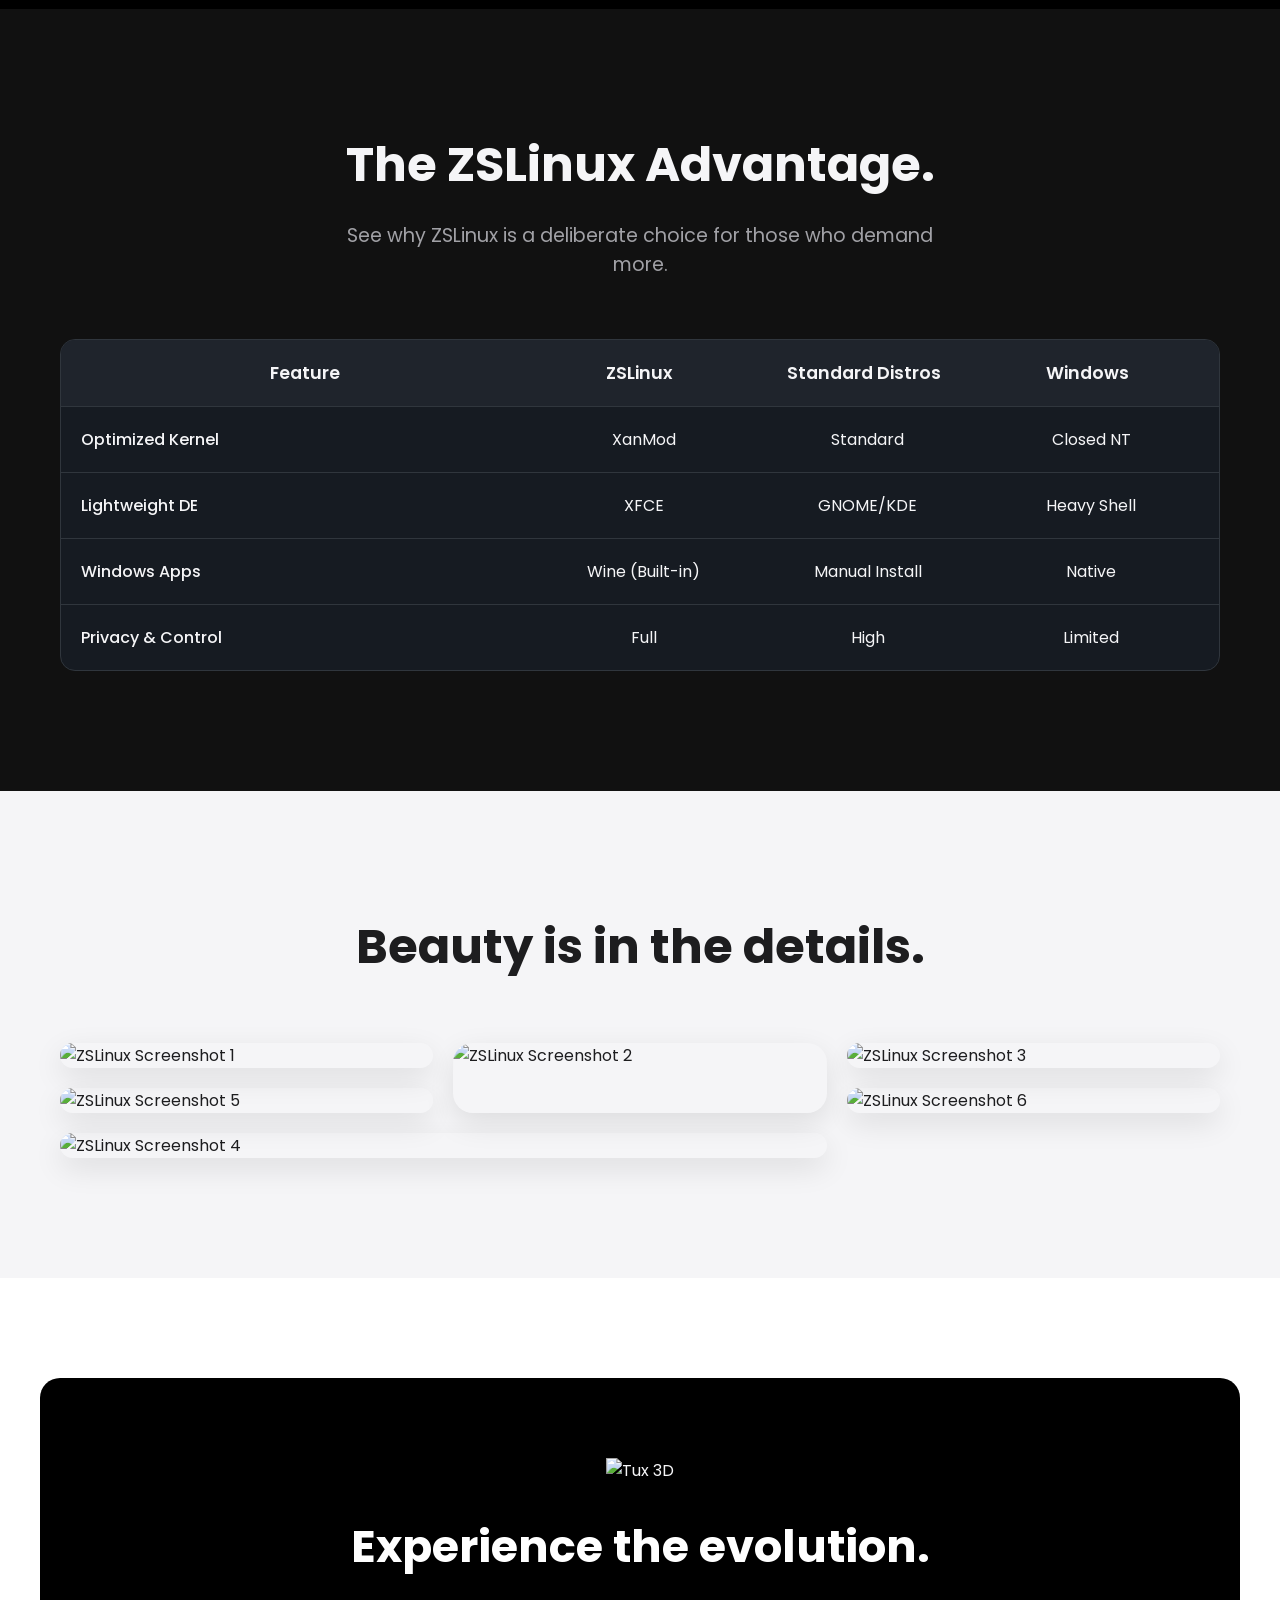
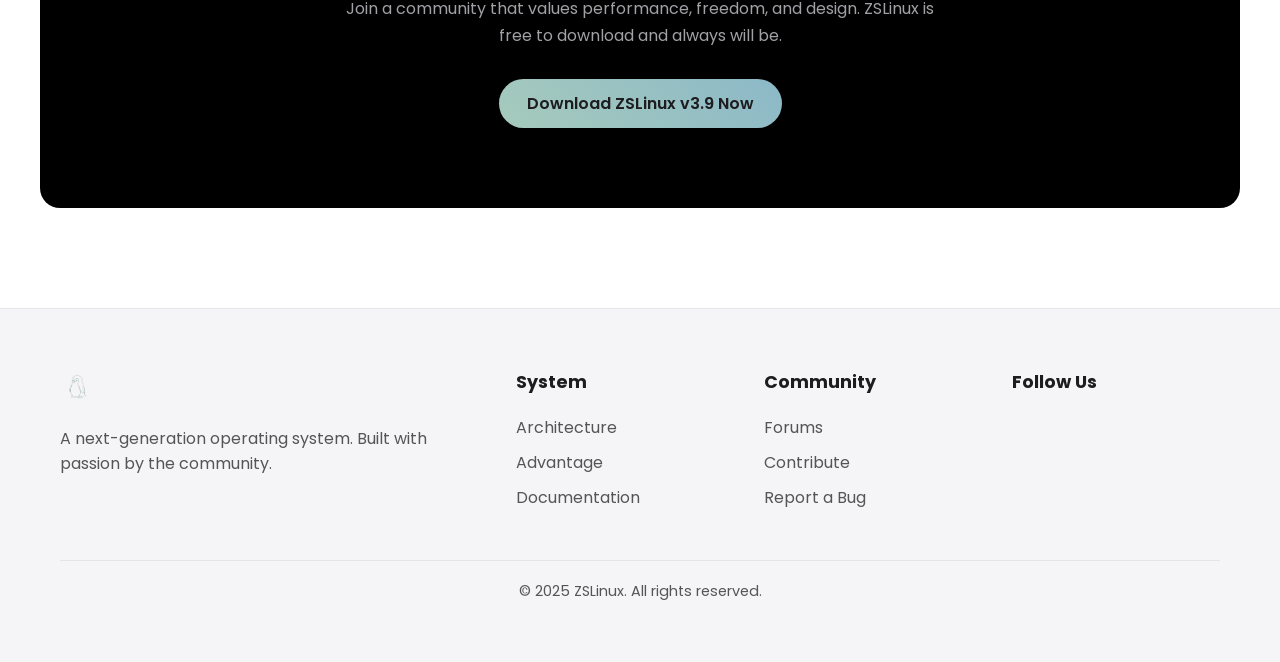
==== commit 33315ee3: "Pierwsza, flagowa wersja strony ZSLinux v2" ====
--- a/index.html
+++ b/index.html
@@ -16,6 +16,20 @@
 </head>
 <body>
 
+    <!-- NEW, SMART COUNTDOWN BANNER -->
+    <div id="countdown-banner">
+        <div class="container">
+            <span id="countdown-text">ZSLinux Launches In:</span>
+            <div id="countdown-timer" class="countdown-timer">
+                <div class="timer-block"><span id="months">00</span><div class="label">Months</div></div>
+                <div class="timer-block"><span id="days">00</span><div class="label">Days</div></div>
+                <div class="timer-block"><span id="hours">00</span><div class="label">Hours</div></div>
+                <div class="timer-block"><span id="minutes">00</span><div class="label">Minutes</div></div>
+                <div class="timer-block"><span id="seconds">00</span><div class="label">Seconds</div></div>
+            </div>
+        </div>
+    </div>
+
     <header id="main-header">
         <nav class="container">
             <a href="#" class="logo"><img src="logo.webp" alt="ZSLinux Logo"></a>
@@ -36,7 +50,7 @@
     </header>
 
     <main>
-         <section id="hero">
+        <section id="hero">
             <div class="aurora-background">
                 <div class="aurora-shape shape1"></div>
                 <div class="aurora-shape shape2"></div>
@@ -101,7 +115,42 @@
         </section>
 
         <section id="advantage">
-            <!-- ... treść bez zmian ... -->
+            <div class="container">
+                <h2 class="section-title" data-aos="fade-up">The ZSLinux Advantage.</h2>
+                <p class="section-subtitle" data-aos="fade-up" data-aos-delay="100">See why ZSLinux is a deliberate choice for those who demand more.</p>
+                <div class="comparison-table" data-aos="fade-up" data-aos-delay="200">
+                    <div class="table-header">
+                        <div>Feature</div>
+                        <div>ZSLinux</div>
+                        <div>Standard Distros</div>
+                        <div>Windows</div>
+                    </div>
+                    <div class="table-row">
+                        <div class="feature-name">Optimized Kernel</div>
+                        <div><i class="fas fa-check-circle check"></i> XanMod</div>
+                        <div><i class="fas fa-minus-circle neutral"></i> Standard</div>
+                        <div><i class="fas fa-times-circle cross"></i> Closed NT</div>
+                    </div>
+                    <div class="table-row">
+                        <div class="feature-name">Lightweight DE</div>
+                        <div><i class="fas fa-check-circle check"></i> XFCE</div>
+                        <div><i class="fas fa-minus-circle neutral"></i> GNOME/KDE</div>
+                        <div><i class="fas fa-times-circle cross"></i> Heavy Shell</div>
+                    </div>
+                    <div class="table-row">
+                        <div class="feature-name">Windows Apps</div>
+                        <div><i class="fas fa-check-circle check"></i> Wine (Built-in)</div>
+                        <div><i class="fas fa-minus-circle neutral"></i> Manual Install</div>
+                        <div><i class="fas fa-check-circle check"></i> Native</div>
+                    </div>
+                    <div class="table-row">
+                        <div class="feature-name">Privacy & Control</div>
+                        <div><i class="fas fa-check-circle check"></i> Full</div>
+                        <div><i class="fas fa-check-circle check"></i> High</div>
+                        <div><i class="fas fa-times-circle cross"></i> Limited</div>
+                    </div>
+                </div>
+            </div>
         </section>
 
         <section id="gallery">
@@ -129,11 +178,47 @@
     </main>
 
     <footer id="main-footer">
-        <!-- ... treść bez zmian ... -->
+        <div class="container">
+            <div class="footer-grid">
+                <div class="footer-col">
+                    <a href="#" class="logo"><img src="logo.webp" alt="ZSLinux Footer Logo"></a>
+                    <p>A next-generation operating system. Built with passion by the community.</p>
+                </div>
+                <div class="footer-col">
+                    <h4>System</h4>
+                    <ul>
+                        <li><a href="#features">Architecture</a></li>
+                        <li><a href="#advantage">Advantage</a></li>
+                        <li><a href="#">Documentation</a></li>
+                    </ul>
+                </div>
+                <div class="footer-col">
+                    <h4>Community</h4>
+                    <ul>
+                        <li><a href="#">Forums</a></li>
+                        <li><a href="#">Contribute</a></li>
+                        <li><a href="#">Report a Bug</a></li>
+                    </ul>
+                </div>
+                <div class="footer-col">
+                    <h4>Follow Us</h4>
+                    <div class="social-links">
+                        <a href="#"><i class="fab fa-github"></i></a>
+                        <a href="#"><i class="fab fa-discord"></i></a>
+                    </div>
+                </div>
+            </div>
+            <div class="footer-bottom">
+                <p>&copy; 2025 ZSLinux. All rights reserved.</p>
+            </div>
+        </div>
     </footer>
 
     <div id="lightbox" class="lightbox">
-        <!-- ... treść bez zmian ... -->
+        <span class="lightbox-close">&times;</span>
+        <img class="lightbox-content" id="lightbox-img">
+        <a class="lightbox-prev">&#10094;</a>
+        <a class="lightbox-next">&#10095;</a>
     </div>
 
     <script src="https://unpkg.com/aos@2.3.1/dist/aos.js"></script>
--- a/style.css
+++ b/style.css
@@ -11,702 +11,125 @@
     --border-color: #e5e5e5;
 }
 
-* { 
-    box-sizing: border-box; 
-    margin: 0; 
-    padding: 0; 
+* { box-sizing: border-box; margin: 0; padding: 0; }
+html { scroll-behavior: smooth; }
+body { font-family: 'Poppins', sans-serif; color: var(--dark-text); background-color: var(--light-bg); -webkit-font-smoothing: antialiased; }
+.container { max-width: 1200px; margin: 0 auto; padding: 0 20px; }
+
+/* --- Pasek Odliczania --- */
+#countdown-banner {
+    display: none;
+    background: linear-gradient(90deg, var(--primary-color), var(--secondary-accent-color));
+    color: var(--dark-text);
+    padding: 12px 0;
+    text-align: center;
+    font-weight: 500;
+    position: sticky;
+    top: 0;
+    z-index: 1001;
 }
-
-html { 
-    scroll-behavior: smooth; 
-}
-
-body { 
-    font-family: 'Poppins', sans-serif; 
-    color: var(--dark-text); 
-    background-color: var(--light-bg); 
-    -webkit-font-smoothing: antialiased; 
-}
-
-.container { 
-    max-width: 1200px; 
-    margin: 0 auto; 
-    padding: 0 20px; 
-}
+#countdown-banner .container { display: flex; align-items: center; justify-content: center; gap: 20px; flex-wrap: wrap; }
+.countdown-timer { display: flex; gap: 15px; }
+.timer-block { display: flex; flex-direction: column; align-items: center; line-height: 1; }
+.timer-block span { font-size: 1.8rem; font-weight: 700; }
+.timer-block .label { font-size: 0.7rem; font-weight: 500; opacity: 0.8; text-transform: uppercase; }
+#countdown-text { font-size: 1.1rem; }
 
 /* --- Nagłówek --- */
-#main-header { 
-    position: fixed; 
-    top: 0; 
-    width: 100%; 
-    z-index: 1000; 
-    padding: 15px 0; 
-    background: transparent; 
-    transition: background-color 0.4s ease, backdrop-filter 0.4s ease, border-bottom 0.4s ease; 
-}
-
-#main-header.scrolled { 
-    background-color: rgba(255, 255, 255, 0.7); 
-    backdrop-filter: blur(12px); 
-    -webkit-backdrop-filter: blur(12px); 
-    border-bottom: 1px solid var(--border-color); 
-}
-
-#main-header nav { 
-    display: flex; 
-    justify-content: space-between; 
-    align-items: center; 
-}
-
-.logo img { 
-    height: 40px; 
-}
-
-#main-header nav ul { 
-    list-style: none; 
-    display: flex; 
-    gap: 40px; 
-    margin-right: auto; 
-    margin-left: 50px;
-}
-
-#main-header nav ul li a { 
-    color: var(--dark-text); 
-    font-weight: 500; 
-    text-decoration: none; 
-    transition: color 0.3s ease; 
-}
-
-#main-header nav ul li a:hover { 
-    color: var(--primary-color); 
-}
-
-.nav-controls {
-    display: flex;
-    align-items: center;
-    gap: 20px;
-}
-
-.language-switcher {
-    display: flex;
-    gap: 8px;
-    background-color: var(--secondary-light-bg);
-    padding: 6px;
-    border-radius: 50px;
-    border: 1px solid var(--border-color);
-}
-
-.lang-option {
-    width: 32px;
-    height: 32px;
-    display: flex;
-    align-items: center;
-    justify-content: center;
-    border-radius: 50%;
-    text-decoration: none;
-    font-size: 1.5rem;
-    cursor: pointer;
-    transition: all 0.3s ease;
-    opacity: 0.6;
-}
-
-.lang-option.active {
-    background-color: var(--light-bg);
-    box-shadow: 0 2px 5px rgba(0,0,0,0.1);
-    opacity: 1;
-}
-
-.lang-option:not(.active):hover {
-    transform: scale(1.1);
-    opacity: 1;
-}
+#main-header { position: sticky; top: 0; width: 100%; z-index: 1000; padding: 15px 0; background: transparent; transition: background-color 0.4s ease, backdrop-filter 0.4s ease, border-bottom 0.4s ease; }
+#main-header.scrolled { background-color: rgba(255, 255, 255, 0.7); backdrop-filter: blur(12px); -webkit-backdrop-filter: blur(12px); border-bottom: 1px solid var(--border-color); }
+#main-header.with-banner { top: 57px; } /* Dostosowanie pozycji, gdy banner jest widoczny */
+#main-header nav { display: flex; justify-content: space-between; align-items: center; }
+.logo img { height: 40px; }
+#main-header nav ul { list-style: none; display: flex; gap: 40px; margin-right: auto; margin-left: 50px;}
+#main-header nav ul li a { color: var(--dark-text); font-weight: 500; text-decoration: none; transition: color 0.3s ease; }
+#main-header nav ul li a:hover { color: var(--primary-color); }
+.nav-controls { display: flex; align-items: center; gap: 20px; }
+.language-switcher { display: flex; gap: 8px; background-color: var(--secondary-light-bg); padding: 6px; border-radius: 50px; border: 1px solid var(--border-color); }
+.lang-option { width: 32px; height: 32px; display: flex; align-items: center; justify-content: center; border-radius: 50%; text-decoration: none; font-size: 1.5rem; cursor: pointer; transition: all 0.3s ease; opacity: 0.6; }
+.lang-option.active { background-color: var(--light-bg); box-shadow: 0 2px 5px rgba(0,0,0,0.1); opacity: 1; }
+.lang-option:not(.active):hover { transform: scale(1.1); opacity: 1; }
 
 /* --- Przyciski --- */
-.cta-button { 
-    background-image: linear-gradient(45deg, var(--primary-color), var(--secondary-accent-color)); 
-    color: var(--dark-text); 
-    padding: 12px 28px; 
-    border-radius: 50px; 
-    font-weight: 600; 
-    text-decoration: none; 
-    transition: all 0.3s ease; 
-    display: inline-block; 
-    border: none; 
-}
+.cta-button { background-image: linear-gradient(45deg, var(--primary-color), var(--secondary-accent-color)); color: var(--dark-text); padding: 12px 28px; border-radius: 50px; font-weight: 600; text-decoration: none; transition: all 0.3s ease; display: inline-block; border: none; }
+.cta-button:hover { transform: translateY(-3px) scale(1.05); box-shadow: 0 10px 20px rgba(166, 202, 188, 0.4), 0 0 25px rgba(140, 185, 200, 0.3); }
+.cta-button-secondary { background: rgba(0,0,0,0.05); color: var(--dark-text); padding: 12px 28px; border-radius: 50px; font-weight: 500; text-decoration: none; transition: background-color 0.3s ease; }
+.cta-button-secondary:hover { background-color: rgba(0,0,0,0.08); }
+.cta-button-secondary i { margin-left: 8px; transition: transform 0.3s ease; }
+.cta-button-secondary:hover i { transform: translateY(3px); }
 
-.cta-button:hover { 
-    transform: translateY(-3px) scale(1.05); 
-    box-shadow: 0 10px 20px rgba(166, 202, 188, 0.4), 0 0 25px rgba(140, 185, 200, 0.3); 
-}
-
-.cta-button-secondary { 
-    background: rgba(0,0,0,0.05); 
-    color: var(--dark-text); 
-    padding: 12px 28px; 
-    border-radius: 50px; 
-    font-weight: 500; 
-    text-decoration: none; 
-    transition: background-color 0.3s ease; 
-}
-
-.cta-button-secondary:hover { 
-    background-color: rgba(0,0,0,0.08); 
-}
-
-.cta-button-secondary i { 
-    margin-left: 8px; 
-    transition: transform 0.3s ease; 
-}
-
-.cta-button-secondary:hover i { 
-    transform: translateY(3px); 
-}
-
-/* --- Sekcja Hero --- */
-#hero { 
-    min-height: 100vh; 
-    display: flex; 
-    align-items: center; 
-    justify-content: center; 
-    text-align: center; 
-    position: relative; 
-    overflow: hidden; 
-    background-color: var(--secondary-light-bg); 
-}
-
-.aurora-background { 
-    position: absolute; 
-    top: 0; 
-    left: 0; 
-    right: 0; 
-    bottom: 0; 
-    filter: blur(120px) saturate(150%); 
-    transform: scale(1.5); 
-}
-
-.aurora-shape { 
-    position: absolute; 
-    border-radius: 50%; 
-    opacity: 0.3; 
-    mix-blend-mode: screen; 
-}
-
-.aurora-shape.shape1 { 
-    width: 600px; 
-    height: 600px; 
-    background-color: var(--primary-color); 
-    top: -20%; 
-    left: -10%; 
-    animation: aurora-move 20s infinite alternate ease-in-out; 
-}
-
-.aurora-shape.shape2 { 
-    width: 500px; 
-    height: 500px; 
-    background-color: var(--secondary-accent-color); 
-    bottom: -15%; 
-    right: -10%; 
-    animation: aurora-move 25s infinite alternate ease-in-out reverse; 
-}
-
-.aurora-shape.shape3 { 
-    width: 400px; 
-    height: 400px; 
-    background-color: #c9bde4; 
-    top: 20%; 
-    right: 20%; 
-    animation: aurora-move 18s infinite alternate ease-in-out; 
-}
-
-@keyframes aurora-move { 
-    from { transform: translate(0, 0) rotate(0deg); } 
-    to { transform: translate(100px, 50px) rotate(45deg); } 
-}
-
-.hero-content-wrapper { 
-    perspective: 1000px; 
-}
-
-.hero-content { 
-    position: relative; 
-    z-index: 2; 
-    transition: transform 0.1s ease-out; 
-    background: rgba(255,255,255,0.4); 
-    padding: 50px; 
-    border-radius: 20px; 
-    backdrop-filter: blur(8px); 
-    border: 1px solid rgba(255,255,255,0.5); 
-    box-shadow: 0 20px 40px rgba(0,0,0,0.1); 
-}
-
-.hero-content h1 { 
-    font-size: 4.5rem; 
-    font-weight: 700; 
-    margin-bottom: 20px; 
-    line-height: 1.1; 
-}
-
-.gradient-text { 
-    background-image: linear-gradient(45deg, var(--dark-text), #5f7488); 
-    -webkit-background-clip: text; 
-    background-clip: text; 
-    color: transparent; 
-}
-
-.hero-content p { 
-    font-size: 1.25rem; 
-    max-width: 650px; 
-    margin: 0 auto 40px; 
-    color: #333; 
-    line-height: 1.7; 
-}
-
-.hero-buttons { 
-    display: flex; 
-    justify-content: center; 
-    gap: 20px; 
-    flex-wrap: wrap; 
-}
-
-/* --- Filary ZSLinux --- */
-#pillars { 
-    display: grid; 
-    grid-template-columns: repeat(3, 1fr); 
-    gap: 30px; 
-    padding: 100px 0; 
-}
-
-.pillar-card { 
-    text-align: center; 
-}
-
-.pillar-card i { 
-    font-size: 3rem; 
-    color: var(--primary-color); 
-    margin-bottom: 20px; 
-}
-
-.pillar-card h4 { 
-    font-size: 1.5rem; 
-    margin-bottom: 10px; 
-}
-
-.pillar-card p { 
-    font-size: 1.1rem; 
-    color: #555; 
-}
-
-/* --- Sekcja Features (Scrollytelling) --- */
-#features { 
-    padding-top: 120px;
-    padding-bottom: 60px;
-    background-color: var(--dark-bg); 
-    color: var(--light-text); 
-}
-
-.features-wrapper { 
-    display: grid; 
-    grid-template-columns: 1fr 1fr; 
-    gap: 80px; 
-    align-items: flex-start; 
-}
-
-.features-sticky-visual { 
-    position: sticky; 
-    top: 120px; 
-    height: 80vh; 
-    perspective: 1500px;
-}
-
-.image-container {
-    width: 100%;
-    height: 100%;
-    position: relative;
-}
-
-#sticky-image { 
-    width: 100%; 
-    height: auto; 
-    max-height: 100%;
-    object-fit: contain;
-    position: absolute;
-    top: 50%;
-    left: 50%;
-    border-radius: 24px; 
-    box-shadow: 0 25px 50px -12px rgba(0,0,0,0.5), 0 0 40px rgba(166, 202, 188, 0.2); 
-    border: 1px solid #333; 
-    transition: opacity 0.6s ease, transform 0.6s ease; 
-    transform: translate(-50%, -50%) scale(0.95) rotateY(0deg);
-}
-
-.features-scroll-content { 
-    padding-bottom: 50vh; 
-}
-
-.feature-point { 
-    min-height: 80vh; 
-    display: flex; 
-    flex-direction: column; 
-    justify-content: center; 
-    /* Przejścia są teraz obsługiwane przez JS */
-}
-
-.feature-point h3 { 
-    font-size: 3rem; 
-    font-weight: 600; 
-    color: var(--light-text); 
-    line-height: 1.2; 
-    margin-bottom: 15px; 
-}
-
-.feature-point h3::before { 
-    content: ''; 
-    display: block; 
-    width: 50px; 
-    height: 4px; 
-    background: linear-gradient(90deg, var(--primary-color), var(--secondary-accent-color)); 
-    margin-bottom: 20px; 
-    border-radius: 2px;
-}
-
-.feature-point p { 
-    font-size: 1.2rem; 
-    color: var(--light-text-secondary); 
-    line-height: 1.8; 
-}
-
-/* --- Sekcja Przewaga --- */
-#advantage { 
-    padding: 120px 0; 
-    background-color: #111; 
-    color: var(--light-text); 
-}
-
-.section-title { 
-    text-align: center; 
-    font-size: 3rem; 
-    margin-bottom: 20px; 
-}
-
-.section-subtitle { 
-    text-align: center; 
-    font-size: 1.2rem; 
-    max-width: 600px; 
-    margin: 0 auto 60px; 
-    color: var(--light-text-secondary); 
-}
-
-.comparison-table { 
-    background: #161b22; 
-    border: 1px solid #30363d; 
-    border-radius: 15px; 
-    overflow: hidden; 
-}
-
-.table-header, .table-row { 
-    display: grid; 
-    grid-template-columns: 2fr 1fr 1fr 1fr; 
-    padding: 20px; 
-    align-items: center; 
-    text-align: center; 
-}
-
-.table-header { 
-    background: #1f242c; 
-    font-weight: 600; 
-    font-size: 1.1rem; 
-}
-
-.table-row { 
-    border-top: 1px solid #30363d; 
-}
-
-.feature-name { 
-    text-align: left; 
-    font-weight: 500; 
-}
-
+/* --- Reszta stylów bez zmian... --- */
+#hero { min-height: 100vh; display: flex; align-items: center; justify-content: center; text-align: center; position: relative; overflow: hidden; background-color: var(--secondary-light-bg); }
+.aurora-background { position: absolute; top: 0; left: 0; right: 0; bottom: 0; filter: blur(120px) saturate(150%); transform: scale(1.5); }
+.aurora-shape { position: absolute; border-radius: 50%; opacity: 0.3; mix-blend-mode: screen; }
+.aurora-shape.shape1 { width: 600px; height: 600px; background-color: var(--primary-color); top: -20%; left: -10%; animation: aurora-move 20s infinite alternate ease-in-out; }
+.aurora-shape.shape2 { width: 500px; height: 500px; background-color: var(--secondary-accent-color); bottom: -15%; right: -10%; animation: aurora-move 25s infinite alternate ease-in-out reverse; }
+.aurora-shape.shape3 { width: 400px; height: 400px; background-color: #c9bde4; top: 20%; right: 20%; animation: aurora-move 18s infinite alternate ease-in-out; }
+@keyframes aurora-move { from { transform: translate(0, 0) rotate(0deg); } to { transform: translate(100px, 50px) rotate(45deg); } }
+.hero-content-wrapper { perspective: 1000px; }
+.hero-content { position: relative; z-index: 2; transition: transform 0.1s ease-out; background: rgba(255,255,255,0.4); padding: 50px; border-radius: 20px; backdrop-filter: blur(8px); border: 1px solid rgba(255,255,255,0.5); box-shadow: 0 20px 40px rgba(0,0,0,0.1); }
+.hero-content h1 { font-size: 4.5rem; font-weight: 700; margin-bottom: 20px; line-height: 1.1; }
+.gradient-text { background-image: linear-gradient(45deg, var(--dark-text), #5f7488); -webkit-background-clip: text; background-clip: text; color: transparent; }
+.hero-content p { font-size: 1.25rem; max-width: 650px; margin: 0 auto 40px; color: #333; line-height: 1.7; }
+.hero-buttons { display: flex; justify-content: center; gap: 20px; flex-wrap: wrap; }
+#pillars { display: grid; grid-template-columns: repeat(3, 1fr); gap: 30px; padding: 100px 0; }
+.pillar-card { text-align: center; }
+.pillar-card i { font-size: 3rem; color: var(--primary-color); margin-bottom: 20px; }
+.pillar-card h4 { font-size: 1.5rem; margin-bottom: 10px; }
+.pillar-card p { font-size: 1.1rem; color: #555; }
+#features { padding-top: 120px; padding-bottom: 60px; background-color: var(--dark-bg); color: var(--light-text); }
+.features-wrapper { display: grid; grid-template-columns: 1fr 1fr; gap: 80px; align-items: flex-start; }
+.features-sticky-visual { position: sticky; top: 120px; height: 80vh; perspective: 1500px; }
+.image-container { width: 100%; height: 100%; position: relative; }
+#sticky-image { width: 100%; height: auto; max-height: 100%; object-fit: contain; position: absolute; top: 50%; left: 50%; border-radius: 24px; box-shadow: 0 25px 50px -12px rgba(0,0,0,0.5), 0 0 40px rgba(166, 202, 188, 0.2); border: 1px solid #333; transition: opacity 0.6s ease, transform 0.6s ease; transform: translate(-50%, -50%) scale(0.95) rotateY(0deg); }
+.features-scroll-content { padding-bottom: 50vh; }
+.feature-point { min-height: 80vh; display: flex; flex-direction: column; justify-content: center; }
+.feature-point h3 { font-size: 3rem; font-weight: 600; color: var(--light-text); line-height: 1.2; margin-bottom: 15px; }
+.feature-point h3::before { content: ''; display: block; width: 50px; height: 4px; background: linear-gradient(90deg, var(--primary-color), var(--secondary-accent-color)); margin-bottom: 20px; border-radius: 2px;}
+.feature-point p { font-size: 1.2rem; color: var(--light-text-secondary); line-height: 1.8; }
+#advantage { padding: 120px 0; background-color: #111; color: var(--light-text); }
+.section-title { text-align: center; font-size: 3rem; margin-bottom: 20px; }
+.section-subtitle { text-align: center; font-size: 1.2rem; max-width: 600px; margin: 0 auto 60px; color: var(--light-text-secondary); }
+.comparison-table { background: #161b22; border: 1px solid #30363d; border-radius: 15px; overflow: hidden; }
+.table-header, .table-row { display: grid; grid-template-columns: 2fr 1fr 1fr 1fr; padding: 20px; align-items: center; text-align: center; }
+.table-header { background: #1f242c; font-weight: 600; font-size: 1.1rem; }
+.table-row { border-top: 1px solid #30363d; }
+.feature-name { text-align: left; font-weight: 500; }
 .check { color: #23d183; }
 .neutral { color: #666; }
 .cross { color: #ff6b6b; }
-
-.table-row i { 
-    margin-right: 8px; 
-}
-
-/* --- Sekcja Galeria --- */
-#gallery { 
-    padding: 120px 0; 
-    background-color: var(--secondary-light-bg); 
-}
-
-.section-title-dark { 
-    text-align: center; 
-    font-size: 3rem; 
-    margin-bottom: 60px; 
-    color: var(--dark-text); 
-}
-
-.gallery-grid { 
-    display: grid; 
-    grid-template-columns: repeat(3, 1fr); 
-    gap: 20px; 
-    grid-auto-flow: dense; 
-}
-
-.gallery-item { 
-    border-radius: 20px; 
-    overflow: hidden; 
-    box-shadow: 0 10px 30px rgba(0,0,0,0.1); 
-    cursor: pointer; 
-    transition: transform 0.3s ease, box-shadow 0.3s ease; 
-}
-
-.gallery-item:hover { 
-    transform: scale(1.03); 
-    box-shadow: 0 15px 40px rgba(0,0,0,0.15); 
-}
-
-.gallery-item img { 
-    width: 100%; 
-    height: 100%; 
-    object-fit: cover; 
-    display: block; 
-}
-
-.gallery-item.tall { 
-    grid-row: span 2; 
-}
-
-.gallery-item.wide { 
-    grid-column: span 2; 
-}
-
-/* --- Sekcja CTA --- */
-#cta { 
-    padding: 100px 0; 
-}
-
-.cta-content { 
-    position: relative; 
-    text-align: center; 
-    padding: 80px 40px; 
-    border-radius: 20px; 
-    background-color: var(--dark-bg); 
-    color: var(--light-text); 
-    overflow: hidden; 
-}
-
-.cta-content .cta-image { 
-    max-width: 150px; 
-    margin-bottom: 30px; 
-}
-
-.cta-content h2 { 
-    font-size: 2.8rem; 
-    margin-bottom: 15px; 
-    color: var(--light-bg); 
-}
-
-.cta-content p { 
-    max-width: 600px; 
-    margin: 0 auto 30px; 
-    line-height: 1.7; 
-    color: var(--light-text-secondary);
-}
-
-/* --- Stopka --- */
-#main-footer { 
-    background: var(--secondary-light-bg); 
-    color: #555; 
-    padding: 60px 0; 
-    border-top: 1px solid var(--border-color); 
-}
-
-.footer-grid { 
-    display: grid; 
-    grid-template-columns: 2fr 1fr 1fr 1fr; 
-    gap: 40px; 
-}
-
-.footer-col .logo img { 
-    height: 35px; 
-    margin-bottom: 15px; 
-}
-
-.footer-col h4 { 
-    color: var(--dark-text); 
-    margin-bottom: 20px; 
-    font-size: 1.1rem; 
-}
-
-.footer-col ul { 
-    list-style: none; 
-}
-
-.footer-col ul li { 
-    margin-bottom: 10px; 
-}
-
-.footer-col ul li a { 
-    color: #555; 
-    text-decoration: none; 
-    transition: color 0.3s; 
-}
-
-.footer-col ul li a:hover { 
-    color: var(--primary-color); 
-}
-
-.social-links a { 
-    display: inline-block; 
-    color: #555; 
-    font-size: 1.5rem; 
-    margin-right: 15px; 
-    transition: color 0.3s, transform 0.3s; 
-}
-
-.social-links a:hover { 
-    color: var(--dark-text); 
-    transform: translateY(-3px); 
-}
-
-.footer-bottom { 
-    border-top: 1px solid var(--border-color); 
-    padding-top: 20px; 
-    margin-top: 40px; 
-    text-align: center; 
-    font-size: 0.9rem; 
-}
-
-/* --- Lightbox --- */
-.lightbox { 
-    display: none; 
-    position: fixed; 
-    z-index: 2000; 
-    padding-top: 60px; 
-    left: 0; 
-    top: 0; 
-    width: 100%; 
-    height: 100%; 
-    overflow: auto; 
-    background-color: rgba(0,0,0,0.95); 
-}
-
-.lightbox-content { 
-    margin: auto; 
-    display: block; 
-    max-width: 85%; 
-    max-height: 85vh; 
-    animation: lightbox-zoom 0.4s ease;
-}
-
-@keyframes lightbox-zoom {
-    from { transform: scale(0.9); opacity: 0; }
-    to { transform: scale(1); opacity: 1; }
-}
-
-.lightbox-close { 
-    position: absolute; 
-    top: 15px; 
-    right: 35px; 
-    color: #f1f1f1; 
-    font-size: 40px; 
-    font-weight: bold; 
-    transition: 0.3s; 
-}
-
-.lightbox-close:hover, .lightbox-close:focus { 
-    color: #bbb; 
-    text-decoration: none; 
-    cursor: pointer; 
-}
-
-.lightbox-prev, .lightbox-next { 
-    cursor: pointer; 
-    position: absolute; 
-    top: 50%; 
-    width: auto; 
-    padding: 16px; 
-    margin-top: -22px; 
-    color: white; 
-    font-weight: bold; 
-    font-size: 20px; 
-    transition: 0.3s; 
-    border-radius: 0 3px 3px 0; 
-    user-select: none; 
-}
-
-.lightbox-next { 
-    right: 0; 
-    border-radius: 3px 0 0 3px; 
-}
-
-.lightbox-prev:hover, .lightbox-next:hover { 
-    background-color: rgba(255,255,255,0.1); 
-}
-
-/* --- Responsywność --- */
-@media (max-width: 992px) {
-    .features-wrapper { 
-        grid-template-columns: 1fr; 
-    }
-    .features-sticky-visual { 
-        position: static; 
-        margin-bottom: 60px; 
-        height: auto; 
-    }
-    .features-scroll-content { 
-        padding: 0; 
-    }
-    .feature-point { 
-        min-height: auto; 
-        margin-bottom: 60px; 
-    }
-    .gallery-grid, #personas .personas-grid { 
-        grid-template-columns: 1fr 1fr; 
-    }
-    .footer-grid { 
-        grid-template-columns: 1fr 1fr; 
-    }
-    .comparison-table { 
-        font-size: 0.9rem; 
-    }
-}
-
-@media (max-width: 768px) {
-    #main-header nav ul, .nav-controls .cta-button { 
-        display: none; 
-    }
-    .hero-content h1 { 
-        font-size: 3rem; 
-    }
-    #pillars, #personas .personas-grid, #testimonials .testimonials-grid { 
-        grid-template-columns: 1fr; 
-    }
-    #pillars { 
-        gap: 60px; 
-    }
-    .gallery-grid { 
-        grid-template-columns: 1fr; 
-    }
-    .gallery-item.tall, .gallery-item.wide { 
-        grid-row: span 1; 
-        grid-column: span 1; 
-    }
-    .table-header { 
-        display: none; 
-    }
-    .table-row { 
-        grid-template-columns: 1fr; 
-        text-align: left; 
-        padding: 15px; 
-    }
-    .table-row div:first-child {
-        font-weight: bold;
-        margin-bottom: 15px;
-    }
-    .table-row div {
-        padding: 8px 0;
-    }
-}+.table-row i { margin-right: 8px; }
+#gallery { padding: 120px 0; background-color: var(--secondary-light-bg); }
+.section-title-dark { text-align: center; font-size: 3rem; margin-bottom: 60px; color: var(--dark-text); }
+.gallery-grid { display: grid; grid-template-columns: repeat(3, 1fr); gap: 20px; grid-auto-flow: dense; }
+.gallery-item { border-radius: 20px; overflow: hidden; box-shadow: 0 10px 30px rgba(0,0,0,0.1); cursor: pointer; transition: transform 0.3s ease, box-shadow 0.3s ease; }
+.gallery-item:hover { transform: scale(1.03); box-shadow: 0 15px 40px rgba(0,0,0,0.15); }
+.gallery-item img { width: 100%; height: 100%; object-fit: cover; display: block; }
+.gallery-item.tall { grid-row: span 2; }
+.gallery-item.wide { grid-column: span 2; }
+#cta { padding: 100px 0; }
+.cta-content { position: relative; text-align: center; padding: 80px 40px; border-radius: 20px; background-color: var(--dark-bg); color: var(--light-text); overflow: hidden; }
+.cta-content .cta-image { max-width: 150px; margin-bottom: 30px; }
+.cta-content h2 { font-size: 2.8rem; margin-bottom: 15px; color: var(--light-bg); }
+.cta-content p { max-width: 600px; margin: 0 auto 30px; line-height: 1.7; color: var(--light-text-secondary);}
+#main-footer { background: var(--secondary-light-bg); color: #555; padding: 60px 0; border-top: 1px solid var(--border-color); }
+.footer-grid { display: grid; grid-template-columns: 2fr 1fr 1fr 1fr; gap: 40px; }
+.footer-col .logo img { height: 35px; margin-bottom: 15px; }
+.footer-col h4 { color: var(--dark-text); margin-bottom: 20px; font-size: 1.1rem; }
+.footer-col ul { list-style: none; }
+.footer-col ul li { margin-bottom: 10px; }
+.footer-col ul li a { color: #555; text-decoration: none; transition: color 0.3s; }
+.footer-col ul li a:hover { color: var(--primary-color); }
+.social-links a { display: inline-block; color: #555; font-size: 1.5rem; margin-right: 15px; transition: color 0.3s, transform 0.3s; }
+.social-links a:hover { color: var(--dark-text); transform: translateY(-3px); }
+.footer-bottom { border-top: 1px solid var(--border-color); padding-top: 20px; margin-top: 40px; text-align: center; font-size: 0.9rem; }
+.lightbox { display: none; position: fixed; z-index: 2000; padding-top: 60px; left: 0; top: 0; width: 100%; height: 100%; overflow: auto; background-color: rgba(0,0,0,0.95); }
+.lightbox-content { margin: auto; display: block; max-width: 85%; max-height: 85vh; animation: lightbox-zoom 0.4s ease;}
+@keyframes lightbox-zoom { from { transform: scale(0.9); opacity: 0; } to { transform: scale(1); opacity: 1; } }
+.lightbox-close { position: absolute; top: 15px; right: 35px; color: #f1f1f1; font-size: 40px; font-weight: bold; transition: 0.3s; }
+.lightbox-close:hover, .lightbox-close:focus { color: #bbb; text-decoration: none; cursor: pointer; }
+.lightbox-prev, .lightbox-next { cursor: pointer; position: absolute; top: 50%; width: auto; padding: 16px; margin-top: -22px; color: white; font-weight: bold; font-size: 20px; transition: 0.3s; border-radius: 0 3px 3px 0; user-select: none; }
+.lightbox-next { right: 0; border-radius: 3px 0 0 3px; }
+.lightbox-prev:hover, .lightbox-next:hover { background-color: rgba(255,255,255,0.1); }
+@media (max-width: 992px) { .features-wrapper { grid-template-columns: 1fr; } .features-sticky-visual { position: static; margin-bottom: 60px; height: auto; } .features-scroll-content { padding: 0; } .feature-point { min-height: auto; margin-bottom: 60px; } .gallery-grid, #personas .personas-grid { grid-template-columns: 1fr 1fr; } .footer-grid { grid-template-columns: 1fr 1fr; } }
+@media (max-width: 768px) { #main-header nav ul, .nav-controls .cta-button { display: none; } .hero-content h1 { font-size: 3rem; } #pillars, #personas .personas-grid, #testimonials .testimonials-grid { grid-template-columns: 1fr; } #pillars { gap: 60px; } .gallery-grid { grid-template-columns: 1fr; } .gallery-item.tall, .gallery-item.wide { grid-row: span 1; grid-column: span 1; } .table-header { display: none; } .table-row { grid-template-columns: 1fr; text-align: left; padding: 15px; } .table-row div:first-child { font-weight: bold; margin-bottom: 15px; } .table-row div { padding: 8px 0; } }
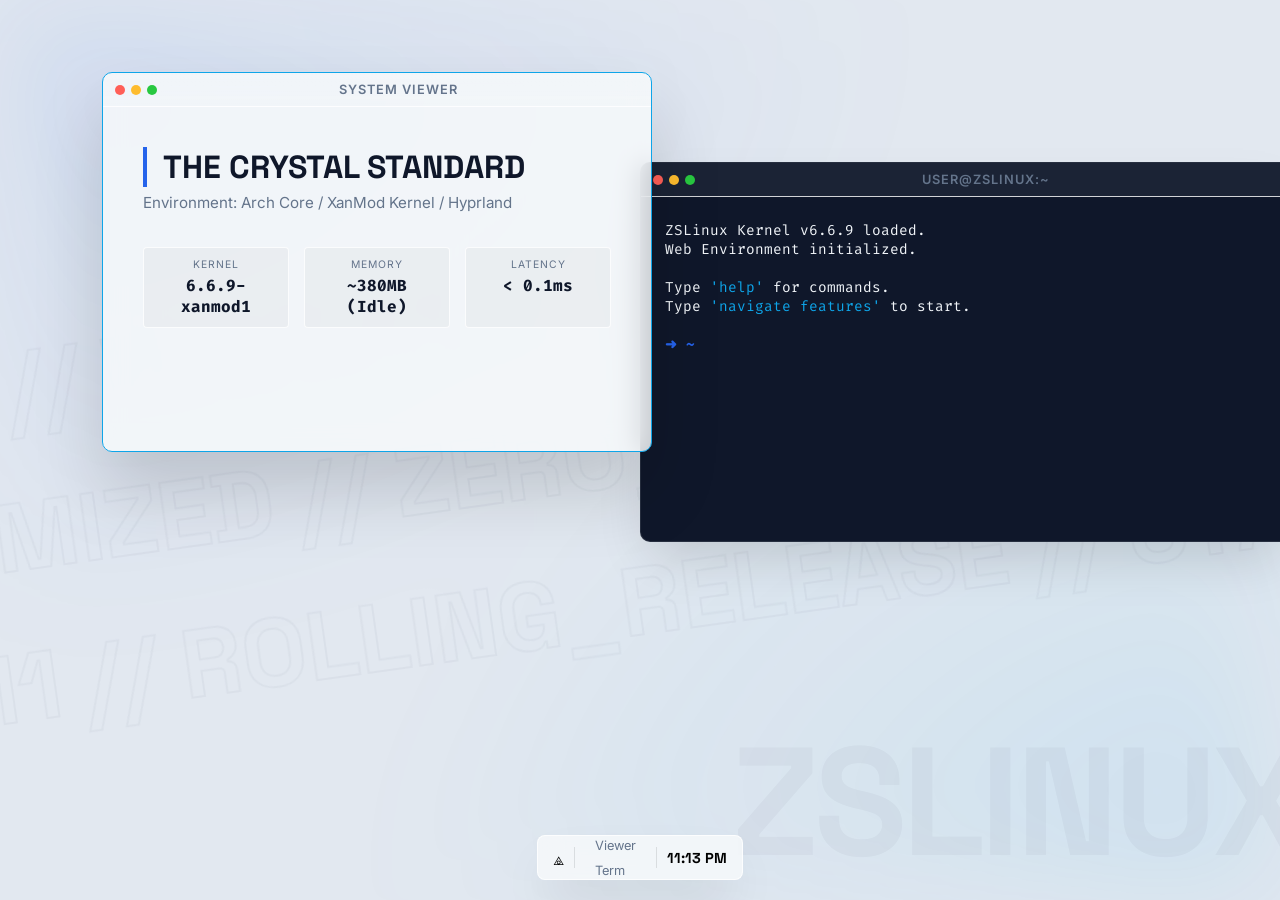
==== commit 35e258dc: "A brand new fresh page" ====
--- a/index.html
+++ b/index.html
@@ -3,225 +3,142 @@
 <head>
     <meta charset="UTF-8">
     <meta name="viewport" content="width=device-width, initial-scale=1.0">
-    <title>ZSLinux - The OS Built to Lead.</title>
-    
-    <link href="https://unpkg.com/aos@2.3.1/dist/aos.css" rel="stylesheet">
-    <link rel="stylesheet" href="style.css">
-    
+    <title>ZSLinux | Web Desktop Environment</title>
     <link rel="preconnect" href="https://fonts.googleapis.com">
     <link rel="preconnect" href="https://fonts.gstatic.com" crossorigin>
-    <link href="https://fonts.googleapis.com/css2?family=Poppins:wght@400;500;600;700&display=swap" rel="stylesheet">
-    
-    <script src="https://kit.fontawesome.com/a076d05399.js" crossorigin="anonymous"></script>
+    <link href="https://fonts.googleapis.com/css2?family=Inter:wght@300;400;600&family=Space+Grotesk:wght@400;600;800&family=Fira+Code:wght@400;500&display=swap" rel="stylesheet">
+    <link rel="stylesheet" href="style.css">
 </head>
 <body>
 
-    <!-- NEW, SMART COUNTDOWN BANNER -->
-    <div id="countdown-banner">
-        <div class="container">
-            <span id="countdown-text">ZSLinux Launches In:</span>
-            <div id="countdown-timer" class="countdown-timer">
-                <div class="timer-block"><span id="months">00</span><div class="label">Months</div></div>
-                <div class="timer-block"><span id="days">00</span><div class="label">Days</div></div>
-                <div class="timer-block"><span id="hours">00</span><div class="label">Hours</div></div>
-                <div class="timer-block"><span id="minutes">00</span><div class="label">Minutes</div></div>
-                <div class="timer-block"><span id="seconds">00</span><div class="label">Seconds</div></div>
+    <!-- === NEW: SLIDING BACKGROUND TEXT === -->
+    <div class="background-streams">
+        <!-- Stream 1 (Slow Left) -->
+        <div class="stream-row left-fast">
+            <span>KERNEL_6.6.9 // WAYLAND_NATIVE // HYPRLAND_COMPOSITOR // PIPEWIRE_AUDIO // ZSLINUX_ARCH // </span>
+            <span>KERNEL_6.6.9 // WAYLAND_NATIVE // HYPRLAND_COMPOSITOR // PIPEWIRE_AUDIO // ZSLINUX_ARCH // </span>
+        </div>
+        
+        <!-- Stream 2 (Fast Right) -->
+        <div class="stream-row right-slow">
+            <span>SYSTEM_OPTIMIZED // ZERO_LATENCY // RUST_CORE // LLM_INTEGRATED // MEMORY_SAFE // </span>
+            <span>SYSTEM_OPTIMIZED // ZERO_LATENCY // RUST_CORE // LLM_INTEGRATED // MEMORY_SAFE // </span>
+        </div>
+
+        <!-- Stream 3 (Slow Left) -->
+        <div class="stream-row left-slow">
+            <span>BUILD_2025.11 // ROLLING_RELEASE // STABLE_BRANCH // SECURE_BOOT // ENCRYPTED // </span>
+            <span>BUILD_2025.11 // ROLLING_RELEASE // STABLE_BRANCH // SECURE_BOOT // ENCRYPTED // </span>
+        </div>
+    </div>
+    
+    <!-- === TEMPLATES === -->
+    <template id="tmpl-home">
+        <h1 class="type-target">THE CRYSTAL STANDARD</h1>
+        <p class="type-target sub-text">Environment: Arch Core / XanMod Kernel / Hyprland</p>
+        <div class="fade-target bento-grid">
+            <div class="stat-box">
+                <div class="label">KERNEL</div>
+                <div class="value">6.6.9-xanmod1</div>
+            </div>
+            <div class="stat-box">
+                <div class="label">MEMORY</div>
+                <div class="value">~380MB (Idle)</div>
+            </div>
+            <div class="stat-box">
+                <div class="label">LATENCY</div>
+                <div class="value">&lt; 0.1ms</div>
             </div>
         </div>
-    </div>
+    </template>
 
-    <header id="main-header">
-        <nav class="container">
-            <a href="#" class="logo"><img src="logo.webp" alt="ZSLinux Logo"></a>
-            <ul>
-                <li><a href="#features">Architecture</a></li>
-                <li><a href="#advantage">Advantage</a></li>
-                <li><a href="#gallery">Gallery</a></li>
-            </ul>
+    <template id="tmpl-features">
+        <h2 class="type-target">SYSTEM CAPABILITIES</h2>
+        <div class="feature-list">
+            <div class="feature-item fade-target">
+                <div class="f-header type-target">XANMOD CORE</div>
+                <p class="type-target">High-throughput custom kernel compiled with -O3 optimizations.</p>
+            </div>
+            <div class="feature-item fade-target">
+                <div class="f-header type-target">HYPRLAND NATIVE</div>
+                <p class="type-target">Dynamic tiling Wayland compositor. Hand-written shaders for glassmorphism.</p>
+            </div>
+            <div class="feature-item fade-target">
+                <div class="f-header type-target">NEURAL ENGINE</div>
+                <p class="type-target">Pre-packaged local LLM integration for automated troubleshooting.</p>
+            </div>
+        </div>
+    </template>
 
-            <div class="nav-controls">
-                <div class="language-switcher">
-                    <a href="index_pl.html" class="lang-option">🇵🇱</a>
-                    <a href="index_en.html" class="lang-option active">🇬🇧</a>
+    <template id="tmpl-specs">
+        <h2 class="type-target">TECHNICAL SPECIFICATIONS</h2>
+        <table class="spec-table fade-target">
+            <tr><td class="t-head">Base System</td><td>Arch Linux Rolling</td></tr>
+            <tr><td class="t-head">Kernel Build</td><td>XanMod Stable + LTO</td></tr>
+            <tr><td class="t-head">Compositor</td><td>Hyprland (Wayland)</td></tr>
+            <tr><td class="t-head">Init System</td><td>Systemd (Minimal)</td></tr>
+            <tr><td class="t-head">Filesystem</td><td>BTRFS + Snapper</td></tr>
+        </table>
+    </template>
+
+    <!-- === DESKTOP === -->
+    <main id="desktop">
+        <div class="background-mesh"></div>
+
+        <!-- Watermark Branding (Still keeping this) -->
+        <div class="bg-branding">ZSLINUX</div>
+
+        <!-- Windows -->
+        <div class="window active-window" id="window-content" style="top: 8%; left: 8%;">
+            <div class="title-bar">
+                <div class="traffic-lights">
+                    <div class="light close"></div>
+                    <div class="light min"></div>
+                    <div class="light max"></div>
                 </div>
-                <a href="https://mega.nz/TWOJ-LINK-DO-PLIKU" target="_blank" class="cta-button">Download ZSLinux</a>
+                <span class="title-text">System Viewer</span>
             </div>
-        </nav>
-    </header>
+            <div class="window-body" id="content-viewer"></div>
+        </div>
 
-    <main>
-        <section id="hero">
-            <div class="aurora-background">
-                <div class="aurora-shape shape1"></div>
-                <div class="aurora-shape shape2"></div>
-                <div class="aurora-shape shape3"></div>
+        <div class="window" id="window-terminal" style="top: 18%; left: 50%;">
+            <div class="title-bar">
+                <div class="traffic-lights">
+                    <div class="light close"></div>
+                    <div class="light min"></div>
+                    <div class="light max"></div>
+                </div>
+                <span class="title-text">user@zslinux:~</span>
             </div>
-            <div class="hero-content-wrapper">
-                <div class="hero-content" data-aos="fade-in">
-                    <h1 class="gradient-text">The OS Built to Lead.</h1>
-                    <p>ZSLinux is more than an operating system. It's a precision-engineered tool that fuses the raw power of the XanMod kernel with the elegance and lightness of the XFCE environment.</p>
-                    <div class="hero-buttons">
-                        <a href="https://mega.nz/TWOJ-LINK-DO-PLIKU" target="_blank" class="cta-button">Download Stable Release</a>
-                        <a href="#features" class="cta-button-secondary">Explore its Architecture <i class="fas fa-arrow-down"></i></a>
-                    </div>
+            <div class="terminal-interface" id="terminal-scroll-area">
+                <div class="output-log" id="output-log">
+                    <div class="line">ZSLinux Kernel v6.6.9 loaded.</div>
+                    <div class="line">Web Environment initialized.</div>
+                    <br>
+                    <div class="line">Type <span class="highlight">'help'</span> for commands.</div>
+                    <div class="line">Type <span class="highlight">'navigate features'</span> to start.</div>
+                    <br>
+                </div>
+                <div class="input-line">
+                    <span class="prompt">➜  ~</span>
+                    <input type="text" id="cmd-input" autocomplete="off" spellcheck="false" autofocus>
                 </div>
             </div>
-        </section>
+        </div>
 
-        <section id="pillars" class="container">
-            <div class="pillar-card" data-aos="fade-up">
-                <i class="fas fa-rocket"></i>
-                <h4>Uncompromised Performance</h4>
-                <p>XanMod Kernel as standard.</p>
+        <!-- Taskbar -->
+        <nav class="taskbar">
+            <div class="start-btn">⟁</div>
+            <div class="separator"></div>
+            <div class="running-apps">
+                <div class="app-icon" onclick="document.getElementById('window-content').style.zIndex=50">Viewer</div>
+                <div class="app-icon" onclick="document.getElementById('window-terminal').style.zIndex=50">Term</div>
             </div>
-            <div class="pillar-card" data-aos="fade-up" data-aos-delay="150">
-                <i class="fas fa-feather-alt"></i>
-                <h4>Lightness and Speed</h4>
-                <p>Responsive XFCE environment.</p>
-            </div>
-            <div class="pillar-card" data-aos="fade-up" data-aos-delay="300">
-                <i class="fab fa-ubuntu"></i>
-                <h4>Solid Foundation</h4>
-                <p>Based on Ubuntu 24.04 LTS.</p>
-            </div>
-        </section>
-
-        <section id="features">
-            <div class="features-wrapper container">
-                <div class="features-sticky-visual">
-                     <div class="image-container">
-                        <img src="showcase/desktop.webp" alt="ZSLinux System Interface" id="sticky-image">
-                    </div>
-                </div>
-                <div class="features-scroll-content">
-                    <div class="feature-point" data-image="showcase/desktop.webp">
-                        <h3>Unmatched Fluidity.</h3>
-                        <p>Thanks to the lightweight XFCE environment, ZSLinux runs lightning-fast even on older hardware. Minimalism that unleashes power.</p>
-                    </div>
-                    <div class="feature-point" data-image="showcase/kernel.webp">
-                        <h3>Power that Inspires.</h3>
-                        <p>The optimized XanMod kernel squeezes every drop of performance from your CPU, giving you an edge in gaming, work, and daily tasks.</p>
-                    </div>
-                    <div class="feature-point" data-image="showcase/base.webp">
-                        <h3>Stability You Can Rely On.</h3>
-                        <p>Based on Ubuntu 24.04 LTS "Noble Numbat," ZSLinux guarantees years of support and access to thousands of trusted applications.</p>
-                    </div>
-                    <div class="feature-point" data-image="showcase/apps.webp">
-                        <h3>Ready for Anything. Instantly.</h3>
-                        <p>With Wine and Anydesk built-in, you're ready to work with Windows applications and remote desktops from the first minute.</p>
-                    </div>
-                </div>
-            </div>
-        </section>
-
-        <section id="advantage">
-            <div class="container">
-                <h2 class="section-title" data-aos="fade-up">The ZSLinux Advantage.</h2>
-                <p class="section-subtitle" data-aos="fade-up" data-aos-delay="100">See why ZSLinux is a deliberate choice for those who demand more.</p>
-                <div class="comparison-table" data-aos="fade-up" data-aos-delay="200">
-                    <div class="table-header">
-                        <div>Feature</div>
-                        <div>ZSLinux</div>
-                        <div>Standard Distros</div>
-                        <div>Windows</div>
-                    </div>
-                    <div class="table-row">
-                        <div class="feature-name">Optimized Kernel</div>
-                        <div><i class="fas fa-check-circle check"></i> XanMod</div>
-                        <div><i class="fas fa-minus-circle neutral"></i> Standard</div>
-                        <div><i class="fas fa-times-circle cross"></i> Closed NT</div>
-                    </div>
-                    <div class="table-row">
-                        <div class="feature-name">Lightweight DE</div>
-                        <div><i class="fas fa-check-circle check"></i> XFCE</div>
-                        <div><i class="fas fa-minus-circle neutral"></i> GNOME/KDE</div>
-                        <div><i class="fas fa-times-circle cross"></i> Heavy Shell</div>
-                    </div>
-                    <div class="table-row">
-                        <div class="feature-name">Windows Apps</div>
-                        <div><i class="fas fa-check-circle check"></i> Wine (Built-in)</div>
-                        <div><i class="fas fa-minus-circle neutral"></i> Manual Install</div>
-                        <div><i class="fas fa-check-circle check"></i> Native</div>
-                    </div>
-                    <div class="table-row">
-                        <div class="feature-name">Privacy & Control</div>
-                        <div><i class="fas fa-check-circle check"></i> Full</div>
-                        <div><i class="fas fa-check-circle check"></i> High</div>
-                        <div><i class="fas fa-times-circle cross"></i> Limited</div>
-                    </div>
-                </div>
-            </div>
-        </section>
-
-        <section id="gallery">
-            <div class="container">
-                <h2 class="section-title-dark" data-aos="fade-up">Beauty is in the details.</h2>
-                <div class="gallery-grid" data-aos="fade-up" data-aos-delay="200">
-                    <div class="gallery-item" data-gallery-item><img src="gallery/1.webp" alt="ZSLinux Screenshot 1"></div>
-                    <div class="gallery-item tall" data-gallery-item><img src="gallery/2.webp" alt="ZSLinux Screenshot 2"></div>
-                    <div class="gallery-item" data-gallery-item><img src="gallery/3.webp" alt="ZSLinux Screenshot 3"></div>
-                    <div class="gallery-item wide" data-gallery-item><img src="gallery/4.webp" alt="ZSLinux Screenshot 4"></div>
-                    <div class="gallery-item" data-gallery-item><img src="gallery/5.webp" alt="ZSLinux Screenshot 5"></div>
-                    <div class="gallery-item" data-gallery-item><img src="gallery/6.webp" alt="ZSLinux Screenshot 6"></div>
-                </div>
-            </div>
-        </section>
-        
-        <section id="cta" class="container">
-            <div class="cta-content" data-aos="zoom-in">
-                <img src="tux-3d-placeholder.webp" alt="Tux 3D" class="cta-image">
-                <h2>Experience the evolution.</h2>
-                <p>Join a community that values performance, freedom, and design. ZSLinux is free to download and always will be.</p>
-                <a href="https://mega.nz/TWOJ-LINK-DO-PLIKU" target="_blank" class="cta-button">Download ZSLinux v3.9 Now</a>
-            </div>
-        </section>
+            <div class="separator"></div>
+            <div class="clock" id="clock">12:00</div>
+        </nav>
     </main>
 
-    <footer id="main-footer">
-        <div class="container">
-            <div class="footer-grid">
-                <div class="footer-col">
-                    <a href="#" class="logo"><img src="logo.webp" alt="ZSLinux Footer Logo"></a>
-                    <p>A next-generation operating system. Built with passion by the community.</p>
-                </div>
-                <div class="footer-col">
-                    <h4>System</h4>
-                    <ul>
-                        <li><a href="#features">Architecture</a></li>
-                        <li><a href="#advantage">Advantage</a></li>
-                        <li><a href="#">Documentation</a></li>
-                    </ul>
-                </div>
-                <div class="footer-col">
-                    <h4>Community</h4>
-                    <ul>
-                        <li><a href="#">Forums</a></li>
-                        <li><a href="#">Contribute</a></li>
-                        <li><a href="#">Report a Bug</a></li>
-                    </ul>
-                </div>
-                <div class="footer-col">
-                    <h4>Follow Us</h4>
-                    <div class="social-links">
-                        <a href="#"><i class="fab fa-github"></i></a>
-                        <a href="#"><i class="fab fa-discord"></i></a>
-                    </div>
-                </div>
-            </div>
-            <div class="footer-bottom">
-                <p>&copy; 2025 ZSLinux. All rights reserved.</p>
-            </div>
-        </div>
-    </footer>
-
-    <div id="lightbox" class="lightbox">
-        <span class="lightbox-close">&times;</span>
-        <img class="lightbox-content" id="lightbox-img">
-        <a class="lightbox-prev">&#10094;</a>
-        <a class="lightbox-next">&#10095;</a>
-    </div>
-
-    <script src="https://unpkg.com/aos@2.3.1/dist/aos.js"></script>
     <script src="script.js"></script>
 </body>
 </html>
--- a/style.css
+++ b/style.css
@@ -1,135 +1,189 @@
-/* --- Zmienne i Globalne Style --- */
 :root {
-    --primary-color: #a6cabc;
-    --secondary-accent-color: #8cb9c8;
-    --dark-bg: #000000; 
-    --light-bg: #FFFFFF;
-    --secondary-light-bg: #f5f5f7;
-    --dark-text: #1d1d1f;
-    --light-text: #f5f5f7;
-    --light-text-secondary: #a1a1a6;
-    --border-color: #e5e5e5;
+    /* Theme Variables */
+    --bg-color: #e2e8f0;
+    --win-bg: rgba(248, 250, 252, 0.8);
+    --win-border: rgba(255, 255, 255, 0.8);
+    --text-main: #0f172a;
+    --text-muted: #64748b;
+    --primary: #2563eb;
+    --accent: #0ea5e9;
+    --term-bg: #0f172a;
+    --term-text: #f1f5f9;
+    --glass-shadow: 0 25px 50px -12px rgba(0, 0, 0, 0.15);
+    --blur-amount: 12px;
 }
 
-* { box-sizing: border-box; margin: 0; padding: 0; }
-html { scroll-behavior: smooth; }
-body { font-family: 'Poppins', sans-serif; color: var(--dark-text); background-color: var(--light-bg); -webkit-font-smoothing: antialiased; }
-.container { max-width: 1200px; margin: 0 auto; padding: 0 20px; }
+[data-theme="dark"] {
+    --bg-color: #020617;
+    --win-bg: rgba(15, 23, 42, 0.85);
+    --win-border: rgba(255, 255, 255, 0.1);
+    --text-main: #f8fafc;
+    --text-muted: #94a3b8;
+    --primary: #3b82f6;
+    --accent: #38bdf8;
+    --term-bg: #000000;
+    --glass-shadow: 0 25px 50px -12px rgba(0, 0, 0, 0.5);
+}
 
-/* --- Pasek Odliczania --- */
-#countdown-banner {
-    display: none;
-    background: linear-gradient(90deg, var(--primary-color), var(--secondary-accent-color));
-    color: var(--dark-text);
-    padding: 12px 0;
-    text-align: center;
-    font-weight: 500;
-    position: sticky;
+* { box-sizing: border-box; margin: 0; padding: 0; outline: none; }
+
+body {
+    font-family: 'Inter', sans-serif;
+    background: var(--bg-color);
+    overflow: hidden;
+    height: 100vh;
+    transition: background 0.4s ease, color 0.4s ease;
+}
+
+/* --- 1. SLIDING BACKGROUND TEXT --- */
+.background-streams {
+    position: fixed;
     top: 0;
-    z-index: 1001;
+    left: -50%; /* Start wider to account for rotation */
+    width: 200%;
+    height: 100%;
+    z-index: -2; /* Behind everything */
+    display: flex;
+    flex-direction: column;
+    justify-content: center;
+    gap: 6vh;
+    transform: rotate(-8deg); /* The tech-angle */
+    pointer-events: none;
+    user-select: none;
+    opacity: 0.4; /* Adjust visibility */
 }
-#countdown-banner .container { display: flex; align-items: center; justify-content: center; gap: 20px; flex-wrap: wrap; }
-.countdown-timer { display: flex; gap: 15px; }
-.timer-block { display: flex; flex-direction: column; align-items: center; line-height: 1; }
-.timer-block span { font-size: 1.8rem; font-weight: 700; }
-.timer-block .label { font-size: 0.7rem; font-weight: 500; opacity: 0.8; text-transform: uppercase; }
-#countdown-text { font-size: 1.1rem; }
 
-/* --- Nagłówek --- */
-#main-header { position: sticky; top: 0; width: 100%; z-index: 1000; padding: 15px 0; background: transparent; transition: background-color 0.4s ease, backdrop-filter 0.4s ease, border-bottom 0.4s ease; }
-#main-header.scrolled { background-color: rgba(255, 255, 255, 0.7); backdrop-filter: blur(12px); -webkit-backdrop-filter: blur(12px); border-bottom: 1px solid var(--border-color); }
-#main-header.with-banner { top: 57px; } /* Dostosowanie pozycji, gdy banner jest widoczny */
-#main-header nav { display: flex; justify-content: space-between; align-items: center; }
-.logo img { height: 40px; }
-#main-header nav ul { list-style: none; display: flex; gap: 40px; margin-right: auto; margin-left: 50px;}
-#main-header nav ul li a { color: var(--dark-text); font-weight: 500; text-decoration: none; transition: color 0.3s ease; }
-#main-header nav ul li a:hover { color: var(--primary-color); }
-.nav-controls { display: flex; align-items: center; gap: 20px; }
-.language-switcher { display: flex; gap: 8px; background-color: var(--secondary-light-bg); padding: 6px; border-radius: 50px; border: 1px solid var(--border-color); }
-.lang-option { width: 32px; height: 32px; display: flex; align-items: center; justify-content: center; border-radius: 50%; text-decoration: none; font-size: 1.5rem; cursor: pointer; transition: all 0.3s ease; opacity: 0.6; }
-.lang-option.active { background-color: var(--light-bg); box-shadow: 0 2px 5px rgba(0,0,0,0.1); opacity: 1; }
-.lang-option:not(.active):hover { transform: scale(1.1); opacity: 1; }
+.stream-row {
+    display: flex;
+    width: max-content; /* Ensure content determines width */
+    font-family: 'Space Grotesk', sans-serif;
+    font-size: 6rem; /* HUGE text */
+    font-weight: 800;
+    line-height: 1;
+    white-space: nowrap;
+}
 
-/* --- Przyciski --- */
-.cta-button { background-image: linear-gradient(45deg, var(--primary-color), var(--secondary-accent-color)); color: var(--dark-text); padding: 12px 28px; border-radius: 50px; font-weight: 600; text-decoration: none; transition: all 0.3s ease; display: inline-block; border: none; }
-.cta-button:hover { transform: translateY(-3px) scale(1.05); box-shadow: 0 10px 20px rgba(166, 202, 188, 0.4), 0 0 25px rgba(140, 185, 200, 0.3); }
-.cta-button-secondary { background: rgba(0,0,0,0.05); color: var(--dark-text); padding: 12px 28px; border-radius: 50px; font-weight: 500; text-decoration: none; transition: background-color 0.3s ease; }
-.cta-button-secondary:hover { background-color: rgba(0,0,0,0.08); }
-.cta-button-secondary i { margin-left: 8px; transition: transform 0.3s ease; }
-.cta-button-secondary:hover i { transform: translateY(3px); }
+.stream-row span {
+    color: transparent; /* Hollow text effect */
+    -webkit-text-stroke: 2px var(--text-muted); /* Use CSS var for theme capability */
+    opacity: 0.15; /* Subtle opacity for the stroke */
+    margin-right: 2rem; /* Spacing between repeats */
+}
 
-/* --- Reszta stylów bez zmian... --- */
-#hero { min-height: 100vh; display: flex; align-items: center; justify-content: center; text-align: center; position: relative; overflow: hidden; background-color: var(--secondary-light-bg); }
-.aurora-background { position: absolute; top: 0; left: 0; right: 0; bottom: 0; filter: blur(120px) saturate(150%); transform: scale(1.5); }
-.aurora-shape { position: absolute; border-radius: 50%; opacity: 0.3; mix-blend-mode: screen; }
-.aurora-shape.shape1 { width: 600px; height: 600px; background-color: var(--primary-color); top: -20%; left: -10%; animation: aurora-move 20s infinite alternate ease-in-out; }
-.aurora-shape.shape2 { width: 500px; height: 500px; background-color: var(--secondary-accent-color); bottom: -15%; right: -10%; animation: aurora-move 25s infinite alternate ease-in-out reverse; }
-.aurora-shape.shape3 { width: 400px; height: 400px; background-color: #c9bde4; top: 20%; right: 20%; animation: aurora-move 18s infinite alternate ease-in-out; }
-@keyframes aurora-move { from { transform: translate(0, 0) rotate(0deg); } to { transform: translate(100px, 50px) rotate(45deg); } }
-.hero-content-wrapper { perspective: 1000px; }
-.hero-content { position: relative; z-index: 2; transition: transform 0.1s ease-out; background: rgba(255,255,255,0.4); padding: 50px; border-radius: 20px; backdrop-filter: blur(8px); border: 1px solid rgba(255,255,255,0.5); box-shadow: 0 20px 40px rgba(0,0,0,0.1); }
-.hero-content h1 { font-size: 4.5rem; font-weight: 700; margin-bottom: 20px; line-height: 1.1; }
-.gradient-text { background-image: linear-gradient(45deg, var(--dark-text), #5f7488); -webkit-background-clip: text; background-clip: text; color: transparent; }
-.hero-content p { font-size: 1.25rem; max-width: 650px; margin: 0 auto 40px; color: #333; line-height: 1.7; }
-.hero-buttons { display: flex; justify-content: center; gap: 20px; flex-wrap: wrap; }
-#pillars { display: grid; grid-template-columns: repeat(3, 1fr); gap: 30px; padding: 100px 0; }
-.pillar-card { text-align: center; }
-.pillar-card i { font-size: 3rem; color: var(--primary-color); margin-bottom: 20px; }
-.pillar-card h4 { font-size: 1.5rem; margin-bottom: 10px; }
-.pillar-card p { font-size: 1.1rem; color: #555; }
-#features { padding-top: 120px; padding-bottom: 60px; background-color: var(--dark-bg); color: var(--light-text); }
-.features-wrapper { display: grid; grid-template-columns: 1fr 1fr; gap: 80px; align-items: flex-start; }
-.features-sticky-visual { position: sticky; top: 120px; height: 80vh; perspective: 1500px; }
-.image-container { width: 100%; height: 100%; position: relative; }
-#sticky-image { width: 100%; height: auto; max-height: 100%; object-fit: contain; position: absolute; top: 50%; left: 50%; border-radius: 24px; box-shadow: 0 25px 50px -12px rgba(0,0,0,0.5), 0 0 40px rgba(166, 202, 188, 0.2); border: 1px solid #333; transition: opacity 0.6s ease, transform 0.6s ease; transform: translate(-50%, -50%) scale(0.95) rotateY(0deg); }
-.features-scroll-content { padding-bottom: 50vh; }
-.feature-point { min-height: 80vh; display: flex; flex-direction: column; justify-content: center; }
-.feature-point h3 { font-size: 3rem; font-weight: 600; color: var(--light-text); line-height: 1.2; margin-bottom: 15px; }
-.feature-point h3::before { content: ''; display: block; width: 50px; height: 4px; background: linear-gradient(90deg, var(--primary-color), var(--secondary-accent-color)); margin-bottom: 20px; border-radius: 2px;}
-.feature-point p { font-size: 1.2rem; color: var(--light-text-secondary); line-height: 1.8; }
-#advantage { padding: 120px 0; background-color: #111; color: var(--light-text); }
-.section-title { text-align: center; font-size: 3rem; margin-bottom: 20px; }
-.section-subtitle { text-align: center; font-size: 1.2rem; max-width: 600px; margin: 0 auto 60px; color: var(--light-text-secondary); }
-.comparison-table { background: #161b22; border: 1px solid #30363d; border-radius: 15px; overflow: hidden; }
-.table-header, .table-row { display: grid; grid-template-columns: 2fr 1fr 1fr 1fr; padding: 20px; align-items: center; text-align: center; }
-.table-header { background: #1f242c; font-weight: 600; font-size: 1.1rem; }
-.table-row { border-top: 1px solid #30363d; }
-.feature-name { text-align: left; font-weight: 500; }
-.check { color: #23d183; }
-.neutral { color: #666; }
-.cross { color: #ff6b6b; }
-.table-row i { margin-right: 8px; }
-#gallery { padding: 120px 0; background-color: var(--secondary-light-bg); }
-.section-title-dark { text-align: center; font-size: 3rem; margin-bottom: 60px; color: var(--dark-text); }
-.gallery-grid { display: grid; grid-template-columns: repeat(3, 1fr); gap: 20px; grid-auto-flow: dense; }
-.gallery-item { border-radius: 20px; overflow: hidden; box-shadow: 0 10px 30px rgba(0,0,0,0.1); cursor: pointer; transition: transform 0.3s ease, box-shadow 0.3s ease; }
-.gallery-item:hover { transform: scale(1.03); box-shadow: 0 15px 40px rgba(0,0,0,0.15); }
-.gallery-item img { width: 100%; height: 100%; object-fit: cover; display: block; }
-.gallery-item.tall { grid-row: span 2; }
-.gallery-item.wide { grid-column: span 2; }
-#cta { padding: 100px 0; }
-.cta-content { position: relative; text-align: center; padding: 80px 40px; border-radius: 20px; background-color: var(--dark-bg); color: var(--light-text); overflow: hidden; }
-.cta-content .cta-image { max-width: 150px; margin-bottom: 30px; }
-.cta-content h2 { font-size: 2.8rem; margin-bottom: 15px; color: var(--light-bg); }
-.cta-content p { max-width: 600px; margin: 0 auto 30px; line-height: 1.7; color: var(--light-text-secondary);}
-#main-footer { background: var(--secondary-light-bg); color: #555; padding: 60px 0; border-top: 1px solid var(--border-color); }
-.footer-grid { display: grid; grid-template-columns: 2fr 1fr 1fr 1fr; gap: 40px; }
-.footer-col .logo img { height: 35px; margin-bottom: 15px; }
-.footer-col h4 { color: var(--dark-text); margin-bottom: 20px; font-size: 1.1rem; }
-.footer-col ul { list-style: none; }
-.footer-col ul li { margin-bottom: 10px; }
-.footer-col ul li a { color: #555; text-decoration: none; transition: color 0.3s; }
-.footer-col ul li a:hover { color: var(--primary-color); }
-.social-links a { display: inline-block; color: #555; font-size: 1.5rem; margin-right: 15px; transition: color 0.3s, transform 0.3s; }
-.social-links a:hover { color: var(--dark-text); transform: translateY(-3px); }
-.footer-bottom { border-top: 1px solid var(--border-color); padding-top: 20px; margin-top: 40px; text-align: center; font-size: 0.9rem; }
-.lightbox { display: none; position: fixed; z-index: 2000; padding-top: 60px; left: 0; top: 0; width: 100%; height: 100%; overflow: auto; background-color: rgba(0,0,0,0.95); }
-.lightbox-content { margin: auto; display: block; max-width: 85%; max-height: 85vh; animation: lightbox-zoom 0.4s ease;}
-@keyframes lightbox-zoom { from { transform: scale(0.9); opacity: 0; } to { transform: scale(1); opacity: 1; } }
-.lightbox-close { position: absolute; top: 15px; right: 35px; color: #f1f1f1; font-size: 40px; font-weight: bold; transition: 0.3s; }
-.lightbox-close:hover, .lightbox-close:focus { color: #bbb; text-decoration: none; cursor: pointer; }
-.lightbox-prev, .lightbox-next { cursor: pointer; position: absolute; top: 50%; width: auto; padding: 16px; margin-top: -22px; color: white; font-weight: bold; font-size: 20px; transition: 0.3s; border-radius: 0 3px 3px 0; user-select: none; }
-.lightbox-next { right: 0; border-radius: 3px 0 0 3px; }
-.lightbox-prev:hover, .lightbox-next:hover { background-color: rgba(255,255,255,0.1); }
-@media (max-width: 992px) { .features-wrapper { grid-template-columns: 1fr; } .features-sticky-visual { position: static; margin-bottom: 60px; height: auto; } .features-scroll-content { padding: 0; } .feature-point { min-height: auto; margin-bottom: 60px; } .gallery-grid, #personas .personas-grid { grid-template-columns: 1fr 1fr; } .footer-grid { grid-template-columns: 1fr 1fr; } }
-@media (max-width: 768px) { #main-header nav ul, .nav-controls .cta-button { display: none; } .hero-content h1 { font-size: 3rem; } #pillars, #personas .personas-grid, #testimonials .testimonials-grid { grid-template-columns: 1fr; } #pillars { gap: 60px; } .gallery-grid { grid-template-columns: 1fr; } .gallery-item.tall, .gallery-item.wide { grid-row: span 1; grid-column: span 1; } .table-header { display: none; } .table-row { grid-template-columns: 1fr; text-align: left; padding: 15px; } .table-row div:first-child { font-weight: bold; margin-bottom: 15px; } .table-row div { padding: 8px 0; } }+/* Animations */
+.left-fast { animation: slideLeft 30s linear infinite; }
+.left-slow { animation: slideLeft 60s linear infinite; }
+.right-slow { animation: slideRight 45s linear infinite; }
+
+@keyframes slideLeft {
+    from { transform: translateX(0); }
+    to { transform: translateX(-50%); }
+}
+
+@keyframes slideRight {
+    from { transform: translateX(-50%); }
+    to { transform: translateX(0); }
+}
+
+/* --- 2. STATIC BRANDING (Adjusted position) --- */
+.bg-branding {
+    position: fixed;
+    bottom: 0; /* Moved to bottom right for balance */
+    right: -2%;
+    font-size: 12vw;
+    font-family: 'Space Grotesk', sans-serif;
+    font-weight: 800;
+    color: var(--text-main);
+    opacity: 0.03; 
+    z-index: -3;
+    pointer-events: none;
+    user-select: none;
+    letter-spacing: -5px;
+}
+
+/* --- 3. GRADIENT MESH --- */
+.background-mesh {
+    position: fixed;
+    top: 0; left: 0; width: 100%; height: 100%;
+    background: radial-gradient(at 0% 0%, rgba(37, 99, 235, 0.1) 0px, transparent 50%),
+                radial-gradient(at 100% 100%, rgba(14, 165, 233, 0.1) 0px, transparent 50%);
+    z-index: -3;
+    filter: blur(60px);
+}
+
+/* --- 4. WINDOWS --- */
+#desktop { position: relative; width: 100%; height: 100%; }
+
+.window {
+    position: absolute;
+    width: 550px;
+    min-height: 380px;
+    background: var(--win-bg);
+    border: 1px solid var(--win-border);
+    backdrop-filter: blur(var(--blur-amount));
+    -webkit-backdrop-filter: blur(var(--blur-amount));
+    border-radius: 10px;
+    box-shadow: var(--glass-shadow);
+    display: flex;
+    flex-direction: column;
+    opacity: 0;
+    animation: popIn 0.4s cubic-bezier(0.16, 1, 0.3, 1) forwards;
+    overflow: hidden;
+}
+@keyframes popIn { from{ transform:scale(0.95) translateY(10px); opacity:0; } to{ transform:scale(1) translateY(0); opacity:1;} }
+
+.window.active-window { z-index: 50; border-color: var(--accent); box-shadow: 0 40px 70px rgba(0,0,0,0.15); }
+
+.title-bar {
+    height: 34px;
+    background: linear-gradient(to bottom, rgba(255,255,255,0.05), rgba(255,255,255,0.02));
+    border-bottom: 1px solid var(--win-border);
+    display: flex; align-items: center; padding: 0 12px;
+    cursor: grab; user-select: none;
+}
+.title-bar:active { cursor: grabbing; }
+.title-text { flex-grow: 1; text-align: center; font-size: 0.8rem; color: var(--text-muted); font-weight: 600; text-transform: uppercase; letter-spacing: 1px; }
+.traffic-lights { display: flex; gap: 6px; }
+.light { width: 10px; height: 10px; border-radius: 50%; }
+.close{background:#ff5f57;} .min{background:#febc2e;} .max{background:#28c840;}
+
+.window-body { padding: 2.5rem; flex-grow: 1; overflow-y: auto; color: var(--text-main); }
+
+/* Typography within Windows */
+h1 { font-family: 'Space Grotesk', sans-serif; font-size: 2rem; margin-bottom: 5px; border-left: 4px solid var(--primary); padding-left: 1rem; }
+h2 { font-family: 'Space Grotesk', sans-serif; font-size: 1.2rem; color: var(--accent); margin-bottom: 1rem; border-bottom: 1px solid var(--win-border); padding-bottom: 10px; }
+p { font-size: 0.95rem; color: var(--text-muted); line-height: 1.5; margin-bottom: 1.5rem; }
+.f-header { font-weight: 700; color: var(--primary); margin-bottom: 4px; }
+
+.bento-grid { display: grid; grid-template-columns: repeat(3, 1fr); gap: 15px; margin-top: 2rem; opacity: 0; }
+.stat-box { background: rgba(0,0,0,0.03); border: 1px solid var(--win-border); padding: 10px; border-radius: 4px; text-align: center; }
+.stat-box .label { font-size: 0.65rem; color: var(--text-muted); letter-spacing: 1px; }
+.stat-box .value { font-size: 1rem; font-weight: 700; font-family: 'Fira Code', monospace; color: var(--text-main); margin-top: 4px; }
+
+.spec-table { width: 100%; border-collapse: collapse; opacity: 0; }
+.spec-table td { padding: 8px; font-size: 0.9rem; border-bottom: 1px solid rgba(0,0,0,0.05); }
+.spec-table .t-head { font-weight: 600; color: var(--text-muted); width: 40%; }
+
+/* Terminal */
+#window-terminal { width: 650px; background: var(--term-bg); border-color: rgba(255,255,255,0.1); }
+#window-terminal .title-bar { background: rgba(255,255,255,0.05); }
+.terminal-interface { padding: 1.5rem; font-family: 'Fira Code', monospace; color: var(--term-text); font-size: 0.9rem; overflow-y: auto; height: 100%; }
+.input-line { display: flex; }
+.prompt { color: var(--primary); margin-right: 8px; font-weight: 700; }
+.highlight { color: var(--accent); }
+#cmd-input { background: transparent; border: none; color: inherit; flex-grow: 1; font-family: inherit; font-size: inherit; }
+
+/* Taskbar */
+.taskbar {
+    position: fixed; bottom: 20px; left: 50%; transform: translateX(-50%);
+    height: 45px; padding: 0 15px; gap: 10px;
+    background: var(--win-bg); backdrop-filter: blur(var(--blur-amount));
+    -webkit-backdrop-filter: blur(var(--blur-amount));
+    border: 1px solid var(--win-border); border-radius: 8px;
+    display: flex; align-items: center; box-shadow: var(--glass-shadow); z-index: 100;
+}
+.start-btn { font-size: 1.2rem; cursor: pointer; }
+.separator { width: 1px; height: 50%; background: rgba(0,0,0,0.1); }
+.app-icon { padding: 5px 10px; font-size: 0.8rem; border-radius: 4px; cursor: pointer; color: var(--text-muted); transition: 0.2s; }
+.app-icon:hover { background: rgba(0,0,0,0.05); color: var(--text-main); }
+.clock { font-weight: 700; font-family: 'Space Grotesk', sans-serif; font-size: 0.9rem; }
